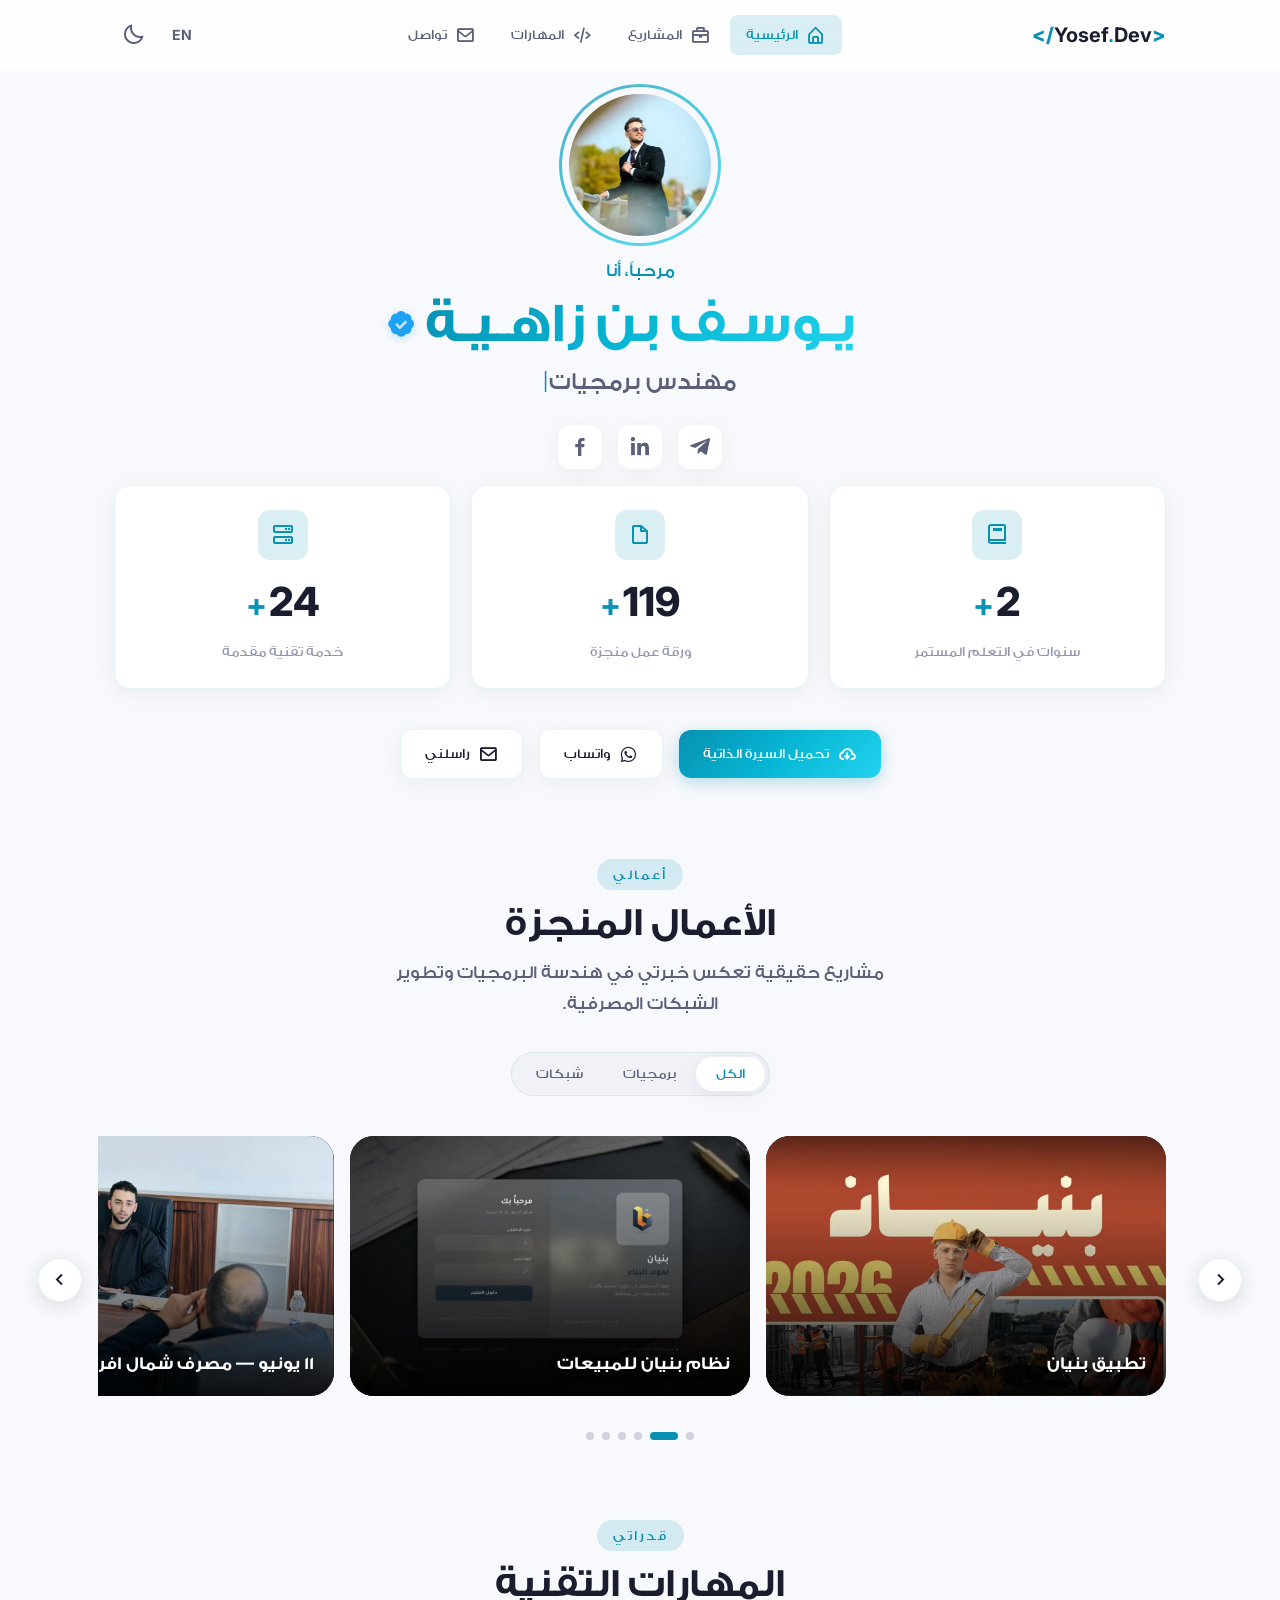
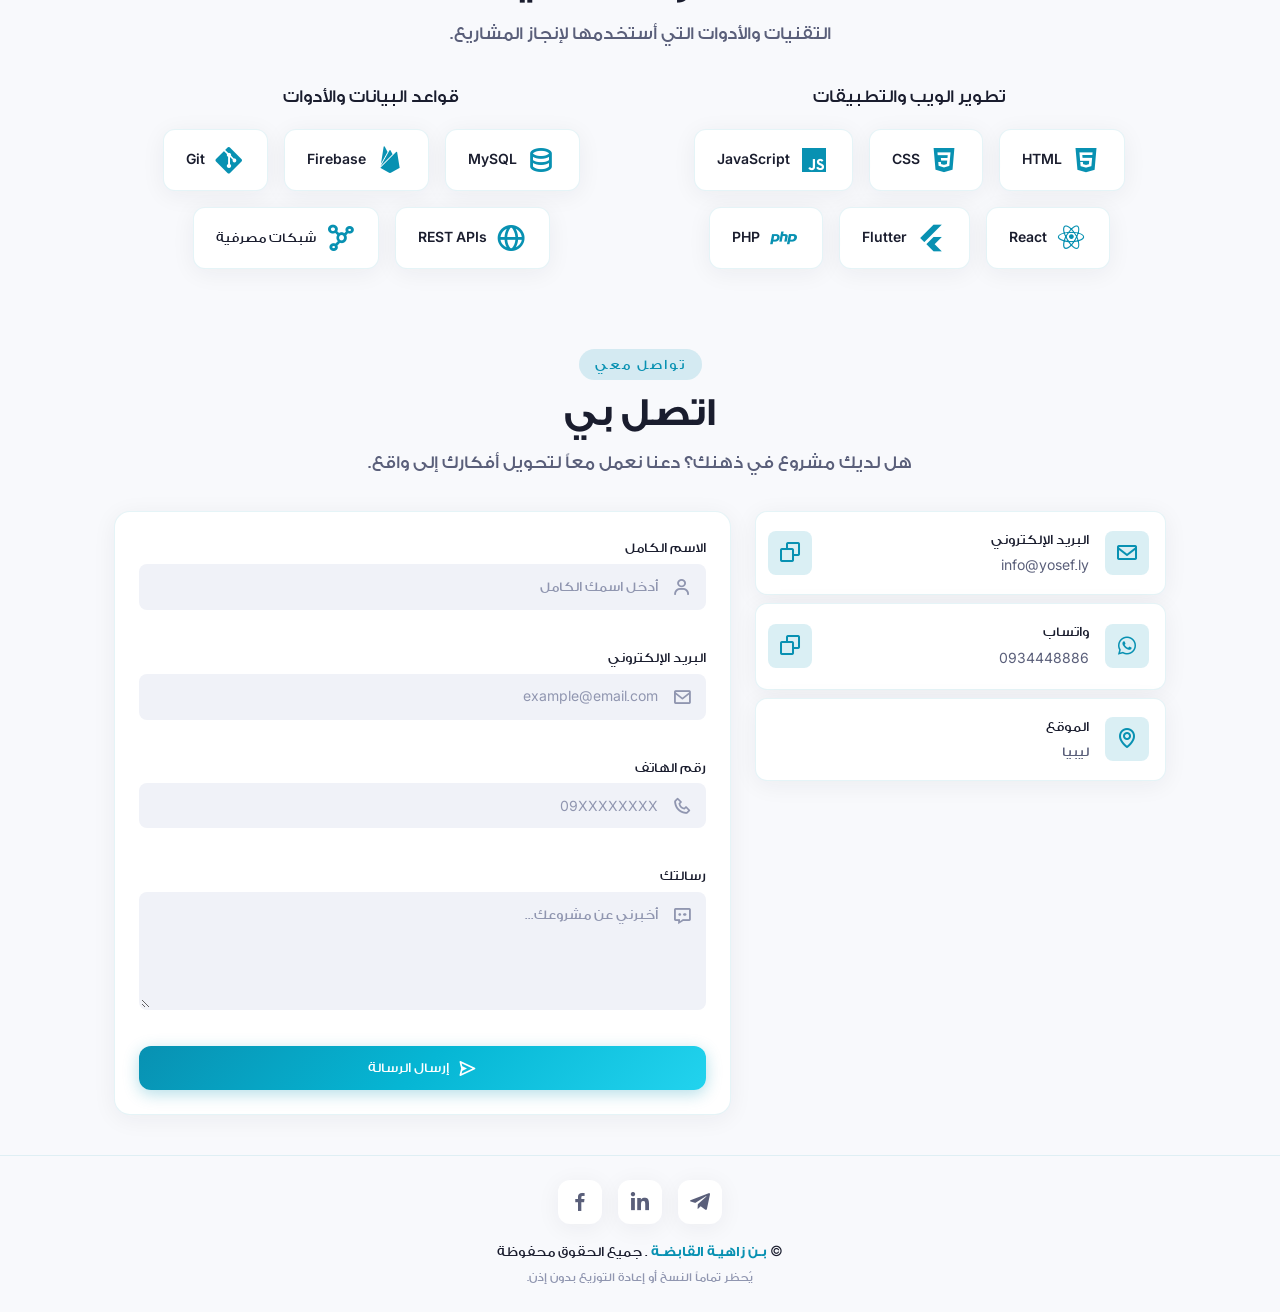
==== index.html @ bc792c6d "feat: replace project grid with a responsive horizontal carousel featuring navigation controls and p" ====
<!doctype html>
<html lang="ar" dir="rtl" data-theme="light">
  <head>
    <meta charset="UTF-8" />
    <!-- Google tag (gtag.js) -->
    <script async src="https://www.googletagmanager.com/gtag/js?id=G-VW0NB255E8"></script>
    <script>
      window.dataLayer = window.dataLayer || [];
      function gtag(){dataLayer.push(arguments);}
      gtag('js', new Date());

      gtag('config', 'G-VW0NB255E8');
    </script>
    <meta name="viewport" content="width=device-width, initial-scale=1.0" />
    <title>يوسف بن زاهية - مهندس برمجيات</title>
    <meta
      name="description"
      content="يوسف بن زاهية - مهندس برمجيات ومطور شبكات مصرفية."
    />

    <!-- Open Graph / Facebook -->
    <meta property="og:type" content="website" />
    <meta property="og:url" content="https://yosef.ly/" />
    <meta property="og:title" content="يوسف بن زاهية - مهندس برمجيات" />
    <meta property="og:description" content="مهندس برمجيات ومطور تطبيقات ومواقع إلكترونية ومهندس شبكات مصرفية." />
    <meta property="og:image" content="https://yosef.ly/assets/og-image.jpg" />

    <!-- Twitter Card -->
    <meta name="twitter:card" content="summary_large_image" />
    <meta name="twitter:title" content="يوسف بن زاهية - مهندس برمجيات" />
    <meta name="twitter:description" content="مهندس برمجيات ومطور تطبيقات ومواقع إلكترونية ومهندس شبكات مصرفية." />
    <meta name="twitter:image" content="https://yosef.ly/assets/og-image.jpg" />

    <!-- Canonical URL -->
    <link rel="canonical" href="https://yosef.ly/" />

    <!-- Keywords -->
    <meta
      name="keywords"
      content="يوسف بن زاهية, مهندس برمجيات, مطور تطبيقات, مطور مواقع, شبكات مصرفية, Flutter, React, Laravel, ليبيا, Yosef Zahia, Software Engineer, Application Developer, Banking Network"
    />

    <!-- Structured Data (JSON-LD) -->
    <script type="application/ld+json">
      {
        "@context": "https://schema.org",
        "@type": "Person",
        "name": "يوسف بن زاهية",
        "alternateName": "Yosef Zahia",
        "url": "https://yosef.ly",
        "jobTitle": "مهندس برمجيات",
        "description": "مهندس برمجيات ومطور تطبيقات ومواقع إلكترونية ومهندس شبكات مصرفية",
        "address": {
          "@type": "PostalAddress",
          "addressCountry": "LY"
        },
        "email": "info@yosef.ly",
        "sameAs": [
          "https://www.linkedin.com/in/yosefzahia",
          "https://facebook.com/k69ly",
          "https://t.me/k69ly"
        ],
        "knowsAbout": [
          "Software Engineering",
          "Flutter",
          "React",
          "Laravel",
          "Banking Networks",
          "Application Development"
        ]
      }
    </script>

    <!-- Favicon & Apple Touch Icon -->
    <link rel="icon" type="image/png" sizes="32x32" href="assets/favicon-32.png" />
    <link rel="apple-touch-icon" sizes="180x180" href="assets/apple-touch-icon.png" />
    <meta name="theme-color" content="#0891b2" />

    <!-- Preload hero image for faster display -->
    <link rel="preload" as="image" href="assets/images/profile.webp" />

    <link rel="preconnect" href="https://fonts.googleapis.com" />
    <link rel="preconnect" href="https://fonts.gstatic.com" crossorigin />
    <link
      href="https://fonts.googleapis.com/css2?family=Inter:wght@300;400;500;600;700;800&display=swap"
      rel="stylesheet"
    />
    <link
      href="https://unpkg.com/boxicons@2.1.4/css/boxicons.min.css"
      rel="stylesheet"
    />
    <link rel="stylesheet" href="style.css" />
  </head>
  <body>
    <!-- NAVBAR -->
    <header class="navbar" id="navbar">
      <div class="navbar__container container">
        <a href="#home" class="navbar__logo" dir="ltr">
          <span class="logo-bracket">&lt;/</span>Yosef<span class="logo-dot"
            >.</span
          >Dev<span class="logo-bracket">&gt;</span>
        </a>
        <nav class="navbar__menu" id="navMenu">
          <ul class="navbar__list">
            <li>
              <a
                href="#home"
                class="navbar__link active-link"
                data-section="home"
                ><i class="bx bx-home-alt"></i><span>الرئيسية</span></a
              >
            </li>
            <li>
              <a href="#projects" class="navbar__link" data-section="projects"
                ><i class="bx bx-briefcase"></i><span>المشاريع</span></a
              >
            </li>
            <li>
              <a href="#skills" class="navbar__link" data-section="skills"
                ><i class="bx bx-code-alt"></i><span>المهارات</span></a
              >
            </li>
            <li>
              <a href="#contact" class="navbar__link" data-section="contact"
                ><i class="bx bx-envelope"></i><span>تواصل</span></a
              >
            </li>
          </ul>
        </nav>
        <div class="navbar__actions">
          <a href="/en/" class="lang-toggle" aria-label="Switch to English">EN</a>
          <button
            class="theme-toggle"
            id="themeToggle"
            aria-label="تبديل الوضع"
          >
            <i class="bx bx-moon" id="themeIcon"></i>
          </button>
          <button class="navbar__toggle" id="navToggle" aria-label="القائمة">
            <i class="bx bx-menu"></i>
          </button>
        </div>
      </div>
    </header>

    <main>
      <!-- HERO -->
      <section class="hero section" id="home">
        <div class="hero__container container">
          <div class="hero__content">
            <div class="hero__image-wrapper reveal">
              <div class="hero__image-ring"></div>
                <img
                  src="assets/images/profile.webp"
                  alt="صورة يوسف بن زاهية"
                  class="hero__image"
                  loading="lazy"
                  decoding="async"
                  width="266"
                  height="400"
                />
            </div>
            <div class="hero__text reveal reveal-delay-1">
              <span class="hero__greeting">مرحباً، أنا</span>
              <h1 class="hero__name">يـوسـف بن زاهـيـة<i class="bx bxs-badge-check verified-badge"></i></h1>
              <p class="hero__title">
                <span class="hero__title-wrapper"
                  ><span class="hero__title-text" id="typingText"></span
                  ><span class="hero__cursor">|</span></span
                >
              </p>
            </div>
            <div class="hero__socials reveal reveal-delay-2">
              <a
                href="https://t.me/k69ly"
                target="_blank"
                rel="noopener noreferrer"
                class="social-link"
                aria-label="Telegram"
                ><i class="bx bxl-telegram"></i
              ></a>
              <a
                href="https://www.linkedin.com/in/yosefzahia"
                target="_blank"
                rel="noopener noreferrer"
                class="social-link"
                aria-label="LinkedIn"
                ><i class="bx bxl-linkedin"></i
              ></a>
              <a
                href="https://facebook.com/k69ly"
                target="_blank"
                rel="noopener noreferrer"
                class="social-link"
                aria-label="Facebook"
                ><i class="bx bxl-facebook"></i
              ></a>
            </div>
          </div>
        </div>
      </section>

      <!-- STATS -->
      <section class="stats section" id="stats">
        <div class="stats__container container">
          <div class="stats__card reveal">
            <div class="stats__icon"><i class="bx bx-book"></i></div>
            <div class="stats__value">
              <span class="stats__plus">+</span>
              <h3 class="stats__number" data-target="3">0</h3>
            </div>
            <p class="stats__label">سنوات في التعلم المستمر</p>
          </div>
          <div class="stats__card reveal reveal-delay-1">
            <div class="stats__icon"><i class="bx bx-file-blank"></i></div>
            <div class="stats__value">
              <span class="stats__plus">+</span>
              <h3 class="stats__number" data-target="120">0</h3>
            </div>
            <p class="stats__label">ورقة عمل منجزة</p>
          </div>
          <div class="stats__card reveal reveal-delay-2">
            <div class="stats__icon"><i class="bx bx-server"></i></div>
            <div class="stats__value">
              <span class="stats__plus">+</span>
              <h3 class="stats__number" data-target="25">0</h3>
            </div>
            <p class="stats__label">خدمة تقنية مقدمة</p>
          </div>
        </div>
      </section>

      <!-- ACTIONS -->
      <section class="actions section">
        <div class="actions__container container reveal">
          <a href="assets/cv.pdf" download class="btn btn--primary"
            ><i class="bx bx-cloud-download"></i>تحميل السيرة الذاتية</a
          >
          <a
            href="https://wa.me/218934448886"
            target="_blank"
            rel="noopener noreferrer"
            class="btn btn--secondary btn--whatsapp"
            ><i class="bx bxl-whatsapp"></i>واتساب</a
          >
          <a href="mailto:info@yosef.ly" class="btn btn--secondary btn--email"
            ><i class="bx bx-envelope"></i>راسلني</a
          >
        </div>
      </section>

      <!-- PROJECTS -->
      <section class="projects section" id="projects">
        <div class="projects__container container">
          <div class="section__header reveal">
            <span class="section__subtitle">أعمالي</span>
            <h2 class="section__title">الأعمال المنجزة</h2>
            <p class="section__description">
              مشاريع حقيقية تعكس خبرتي في هندسة البرمجيات وتطوير الشبكات
              المصرفية.
            </p>
          </div>
          <div class="projects__tabs reveal">
            <button
              type="button"
              class="projects__tab active"
              data-filter="all"
            >
              الكل
            </button>
            <button type="button" class="projects__tab" data-filter="software">
              برمجيات
            </button>
            <button type="button" class="projects__tab" data-filter="networks">
              شبكات
            </button>
          </div>
          <div class="projects__carousel-wrapper">
            <button class="projects__nav projects__nav--prev" aria-label="السابق"><i class="bx bx-chevron-left"></i></button>
            <button class="projects__nav projects__nav--next" aria-label="التالي"><i class="bx bx-chevron-right"></i></button>
            <div class="projects__grid">
              <article class="project-card reveal" data-category="software">
                <div class="project-card__image-wrapper">
                  <img src="assets/images/project1.webp" alt="تطبيق بنيان" class="project-card__image" loading="lazy" decoding="async" width="800" height="450" />
                </div>
                <a href="https://www.facebook.com/share/p/1GSQVXE1nA/?mibextid=wwXIfr" target="_blank" class="project-card__btn"><i class="bx bx-link-external"></i>عرض المشروع</a>
                <div class="project-card__overlay">
                  <div class="project-card__content">
                    <h3 class="project-card__title">تطبيق بنيان</h3>
                    <p class="project-card__description">تطبيق متخصص في البناء لطلب المواد والحرفيين مع نظام تتبع متطور.</p>
                  </div>
                </div>
              </article>
              <article class="project-card reveal" data-category="software">
                <div class="project-card__image-wrapper">
                  <img src="assets/images/project2.webp" alt="نظام بنيان" class="project-card__image" loading="lazy" decoding="async" width="800" height="445" />
                </div>
                <a href="https://www.facebook.com/share/p/1GSQVXE1nA/?mibextid=wwXIfr" target="_blank" class="project-card__btn"><i class="bx bx-link-external"></i>عرض المشروع</a>
                <div class="project-card__overlay">
                  <div class="project-card__content">
                    <h3 class="project-card__title">نظام بنيان للمبيعات</h3>
                    <p class="project-card__description">نظام متكامل لإدارة المبيعات والمحاسبة والمخازن مع تقارير شاملة.</p>
                  </div>
                </div>
              </article>
              <article class="project-card reveal" data-category="networks">
                <div class="project-card__image-wrapper">
                  <img src="assets/images/project3.webp" alt="11 يونيو" class="project-card__image" loading="lazy" decoding="async" width="800" height="606" />
                </div>
                <a href="https://www.facebook.com/share/p/17sn5KF463/?mibextid=wwXIfr" target="_blank" class="project-card__btn"><i class="bx bx-link-external"></i>عرض المشروع</a>
                <div class="project-card__overlay">
                  <div class="project-card__content">
                    <h3 class="project-card__title">11 يونيو — مصرف شمال افريقيا</h3>
                    <p class="project-card__description">تأسيس شبكة الفرع وتجهيز البنية التحتية بالكامل مع الدعم التقني.</p>
                  </div>
                </div>
              </article>
              <article class="project-card reveal" data-category="networks">
                <div class="project-card__image-wrapper">
                  <img src="assets/images/project4.webp" alt="زوارة" class="project-card__image" loading="lazy" decoding="async" width="800" height="800" />
                </div>
                <a href="https://www.facebook.com/share/p/1C7NFWV4y6/?mibextid=wwXIfr" target="_blank" class="project-card__btn"><i class="bx bx-link-external"></i>عرض المشروع</a>
                <div class="project-card__overlay">
                  <div class="project-card__content">
                    <h3 class="project-card__title">زوارة — مصرف شمال افريقيا</h3>
                    <p class="project-card__description">تأسيس شبكة الفرع وتهيئة البنية التحتية للبدء في العمل بكفاءة.</p>
                  </div>
                </div>
              </article>
              <article class="project-card reveal" data-category="networks">
                <div class="project-card__image-wrapper">
                  <img src="assets/images/project5.webp" alt="الإدارة العامة" class="project-card__image" loading="lazy" decoding="async" width="800" height="800" />
                </div>
                <a href="https://www.facebook.com/share/p/1CoShVhmXP/?mibextid=wwXIfr" target="_blank" class="project-card__btn"><i class="bx bx-link-external"></i>عرض المشروع</a>
                <div class="project-card__overlay">
                  <div class="project-card__content">
                    <h3 class="project-card__title">الإدارة العامة — مصرف شمال افريقيا</h3>
                    <p class="project-card__description">الدعم التقني والزيارات الميدانية بالتعاون مع شركة البنية التحتية.</p>
                  </div>
                </div>
              </article>
            <article class="project-card project-card--tall reveal reveal-delay-1" data-category="networks">
              <div class="project-card__image-wrapper">
                <img src="assets/images/project6.webp" alt="الخدمات الإلكترونية" class="project-card__image" loading="lazy" decoding="async" width="640" height="800" />
              </div>
              <a href="https://www.facebook.com/share/p/18ChydzkEQ/?mibextid=wwXIfr" target="_blank" class="project-card__btn"><i class="bx bx-link-external"></i>عرض المشروع</a>
              <div class="project-card__overlay">
                <div class="project-card__content">
                  <h3 class="project-card__title">الخدمات الإلكترونية — مصرف شمال افريقيا</h3>

                  <p class="project-card__description">تجهيز قسم الخدمات الإلكترونية بالكامل من بنية تحتية واتصالات وتجهيز تقني وفني للبدء في العمل.</p>
                </div>
              </div>
            </article>
            </div>
            <div class="projects__dots"></div>
          </div>
        </div>
      </section>

      <!-- SKILLS -->
      <section class="skills section" id="skills">
        <div class="skills__container container">
          <div class="section__header reveal">
            <span class="section__subtitle">قدراتي</span>
            <h2 class="section__title">المهارات التقنية</h2>
            <p class="section__description">
              التقنيات والأدوات التي أستخدمها لإنجاز المشاريع.
            </p>
          </div>
          <div class="skills__layout reveal">
            <div class="skills__group">
              <h3 class="skills__group-title">تطوير الويب والتطبيقات</h3>
              <div class="skills__badges">
                <div class="skill-badge">
                  <i class="bx bxl-html5"></i><span>HTML</span>
                </div>
                <div class="skill-badge">
                  <i class="bx bxl-css3"></i><span>CSS</span>
                </div>
                <div class="skill-badge">
                  <i class="bx bxl-javascript"></i><span>JavaScript</span>
                </div>
                <div class="skill-badge">
                  <i class="bx bxl-react"></i><span>React</span>
                </div>
                <div class="skill-badge">
                  <i class="bx bxl-flutter"></i><span>Flutter</span>
                </div>
                <div class="skill-badge">
                  <i class="bx bxl-php"></i><span>PHP</span>
                </div>
              </div>
            </div>
            <div class="skills__group">
              <h3 class="skills__group-title">قواعد البيانات والأدوات</h3>
              <div class="skills__badges">
                <div class="skill-badge">
                  <i class="bx bx-data"></i><span>MySQL</span>
                </div>
                <div class="skill-badge">
                  <i class="bx bxl-firebase"></i><span>Firebase</span>
                </div>
                <div class="skill-badge">
                  <i class="bx bxl-git"></i><span>Git</span>
                </div>
                <div class="skill-badge">
                  <i class="bx bx-globe"></i><span>REST APIs</span>
                </div>
                <div class="skill-badge">
                  <i class="bx bx-network-chart"></i><span>شبكات مصرفية</span>
                </div>
              </div>
            </div>
          </div>
        </div>
      </section>

      <!-- CONTACT -->
      <section class="contact section" id="contact">
        <div class="contact__container container">
          <div class="section__header reveal">
            <span class="section__subtitle">تواصل معي</span>
            <h2 class="section__title">اتصل بي</h2>
            <p class="section__description">
              هل لديك مشروع في ذهنك؟ دعنا نعمل معاً لتحويل أفكارك إلى واقع.
            </p>
          </div>
          <div class="contact__content">
            <div class="contact__info reveal">
              <div class="contact__info-card">
                <i class="bx bx-envelope"></i>
                <div>
                  <h4>البريد الإلكتروني</h4>
                  <p>info@yosef.ly</p>
                </div>
                <button class="copy-btn" data-copy="info@yosef.ly" aria-label="نسخ البريد">
                  <i class="bx bx-copy"></i>
                </button>
              </div>
              <div class="contact__info-card">
                <i class="bx bxl-whatsapp"></i>
                <div>
                  <h4>واتساب</h4>
                  <p class="num-font">0934448886</p>
                </div>
                <button class="copy-btn" data-copy="0934448886" aria-label="نسخ رقم الواتساب">
                  <i class="bx bx-copy"></i>
                </button>
              </div>
              <div class="contact__info-card">
                <i class="bx bx-map"></i>
                <div>
                  <h4>الموقع</h4>
                  <p>ليبيا</p>
                </div>
              </div>
            </div>
            <form
              class="contact__form reveal reveal-delay-1"
              id="contactForm"
              novalidate
            >
              <div class="form-group">
                <label for="contactName" class="form-label">الاسم الكامل</label>
                <div class="form-input-wrapper">
                  <i class="bx bx-user"></i
                  ><input
                    type="text"
                    id="contactName"
                    name="name"
                    class="form-input"
                    placeholder="أدخل اسمك الكامل"
                    required
                  />
                </div>
                <span class="form-error" id="nameError"></span>
              </div>
              <div class="form-group">
                <label for="contactEmail" class="form-label"
                  >البريد الإلكتروني</label
                >
                <div class="form-input-wrapper">
                  <i class="bx bx-envelope"></i
                  ><input
                    type="email"
                    id="contactEmail"
                    name="email"
                    class="form-input"
                    placeholder="example@email.com"
                    required
                  />
                </div>
                <span class="form-error" id="emailError"></span>
              </div>
              <div class="form-group">
                <label for="contactPhone" class="form-label">رقم الهاتف</label>
                <div class="form-input-wrapper">
                  <i class="bx bx-phone"></i
                  ><input
                    type="tel"
                    id="contactPhone"
                    name="phone"
                    class="form-input num-font"
                    placeholder="09XXXXXXXX"
                    dir="ltr"
                  />
                </div>
                <span class="form-error" id="phoneError"></span>
              </div>
              <div class="form-group">
                <label for="contactMessage" class="form-label">رسالتك</label>
                <div class="form-input-wrapper form-input-wrapper--textarea">
                  <i class="bx bx-message-dots"></i
                  ><textarea
                    id="contactMessage"
                    name="message"
                    class="form-input form-textarea"
                    placeholder="أخبرني عن مشروعك..."
                    rows="5"
                    required
                  ></textarea>
                </div>
                <span class="form-error" id="messageError"></span>
              </div>
              <button
                type="submit"
                class="btn btn--primary btn--full"
                id="submitBtn"
              >
                <i class="bx bx-send" id="sendIcon"></i><i class="bx bx-loader-alt bx-spin" id="spinnerIcon" style="display:none"></i><span>إرسال الرسالة</span>
              </button>
              <div class="form-success" id="formSuccess">
                <i class="bx bx-check-circle"></i
                ><span>تم إرسال الرسالة بنجاح!</span>
              </div>
              <div class="form-error-global" id="formError">
                <i class="bx bx-error-circle"></i
                ><span
                  >حدث خطأ أثناء الإرسال. حاول مرة أخرى أو راسلني مباشرة.</span
                >
              </div>
            </form>
          </div>
        </div>
      </section>
    </main>

    <!-- FOOTER -->
    <footer class="footer">
      <div class="footer__container container">
        <div class="footer__socials">
          <a
            href="https://t.me/k69ly"
            target="_blank"
            rel="noopener noreferrer"
            class="social-link"
            aria-label="Telegram"
            ><i class="bx bxl-telegram"></i
          ></a>
          <a
            href="https://www.linkedin.com/in/yosefzahia"
            target="_blank"
            rel="noopener noreferrer"
            class="social-link"
            aria-label="LinkedIn"
            ><i class="bx bxl-linkedin"></i
          ></a>
          <a
            href="https://facebook.com/k69ly"
            target="_blank"
            rel="noopener noreferrer"
            class="social-link"
            aria-label="Facebook"
            ><i class="bx bxl-facebook"></i
          ></a>
        </div>
        <div class="footer__copy">
          <p class="footer__copyright">
            &copy; <span class="footer__brand">بـن زاهيـة القابضـة</span> . جميع الحقوق محفوظة
          </p>
          <p class="footer__legal">يُحظر تماماً النسخ أو إعادة التوزيع بدون إذن.</p>
        </div>
      </div>
    </footer>

    <button class="scroll-top" id="scrollTop" aria-label="العودة للأعلى">
      <i class="bx bx-up-arrow-alt"></i>
    </button>
    <script src="script.js"></script>
  </body>
</html>
---- style.css ----
/* ============================================
   PORTFOLIO — DESIGN SYSTEM & STYLES (Arabic RTL)
   ============================================ */

/* ---------- GE SS Two Font (Arabic - all characters) ---------- */
@font-face {
  font-family: 'GE SS Two';
  src: local('GE SS Two Medium'), local('GESSTwoMedium-Medium'),
       url('assets/fonts/GE SS Two Medium.ttf') format('truetype');
  font-weight: 100 600;
  font-display: swap;
}

@font-face {
  font-family: 'GE SS Two';
  src: local('GE SS Two Bold'), local('GESSTwoBold-Bold'),
       url('assets/fonts/GE SS Two Bold.otf') format('opentype');
  font-weight: 700 900;
  font-display: swap;
}

/* ---------- CSS Custom Properties ---------- */
:root {
  --clr-bg-primary: #f8f9fc;
  --clr-bg-secondary: #ffffff;
  --clr-bg-tertiary: #f0f2f8;
  --clr-text-primary: #1a1d2e;
  --clr-text-secondary: #5a5f7a;
  --clr-text-muted: #9096b0;
  --clr-accent: #0891b2;
  --clr-accent-light: #06b6d4;
  --clr-accent-gradient: linear-gradient(135deg, #0891b2 0%, #06b6d4 50%, #22d3ee 100%);
  --clr-accent-glow: rgba(8, 145, 178, 0.15);
  --clr-border: rgba(8, 145, 178, 0.1);
  --clr-card-bg: #ffffff;
  --clr-card-shadow: 0 4px 24px rgba(26, 29, 46, 0.06);
  --clr-card-shadow-hover: 0 12px 40px rgba(26, 29, 46, 0.12);
  --clr-overlay: rgba(26, 29, 46, 0.7);
  --clr-success: #22c55e;
  --clr-error: #ef4444;
  --clr-navbar-bg: rgba(255, 255, 255, 0.82);
  --clr-navbar-blur: 16px;

  --ff-body: 'GE SS Two', 'Inter', -apple-system, sans-serif;
  --ff-num: 'Inter', -apple-system, sans-serif;
  --fs-xs: 0.75rem;
  --fs-sm: 0.875rem;
  --fs-base: 1rem;
  --fs-md: 1.125rem;
  --fs-lg: 1.25rem;
  --fs-xl: 1.5rem;
  --fs-2xl: 2rem;
  --fs-3xl: 2.5rem;
  --fs-4xl: 3.5rem;
  --fw-light: 300;
  --fw-regular: 400;
  --fw-medium: 500;
  --fw-semibold: 600;
  --fw-bold: 700;
  --fw-extrabold: 800;

  --space-xs: 0.25rem;
  --space-sm: 0.5rem;
  --space-md: 1rem;
  --space-lg: 1.25rem;
  --space-xl: 1.5rem;
  --space-2xl: 2rem;
  --space-3xl: 2.5rem;
  --space-4xl: 3.5rem;

  --radius-sm: 8px;
  --radius-md: 12px;
  --radius-lg: 16px;
  --radius-xl: 24px;
  --radius-full: 9999px;

  --transition-fast: 0.2s cubic-bezier(0.4, 0, 0.2, 1);
  --transition-base: 0.3s cubic-bezier(0.4, 0, 0.2, 1);
  --transition-slow: 0.5s cubic-bezier(0.4, 0, 0.2, 1);
  --transition-bounce: 0.4s cubic-bezier(0.34, 1.56, 0.64, 1);

  --z-navbar: 100;
  --z-overlay: 90;
  --z-scroll-top: 80;
  --navbar-height: 70px;
}

/* ---------- Dark Mode ---------- */
[data-theme="dark"] {
  --clr-bg-primary: #0f1121;
  --clr-bg-secondary: #181a2e;
  --clr-bg-tertiary: #1e2139;
  --clr-text-primary: #e8eaf0;
  --clr-text-secondary: #9ca0b8;
  --clr-text-muted: #6b7094;
  --clr-accent: #22d3ee;
  --clr-accent-light: #67e8f9;
  --clr-accent-gradient: linear-gradient(135deg, #06b6d4 0%, #22d3ee 50%, #67e8f9 100%);
  --clr-accent-glow: rgba(34, 211, 238, 0.2);
  --clr-border: rgba(34, 211, 238, 0.12);
  --clr-card-bg: #181a2e;
  --clr-card-shadow: 0 4px 24px rgba(0, 0, 0, 0.25);
  --clr-card-shadow-hover: 0 12px 40px rgba(0, 0, 0, 0.4);
  --clr-overlay: rgba(15, 17, 33, 0.85);
  --clr-navbar-bg: rgba(15, 17, 33, 0.85);
}

/* ---------- Reset & Base ---------- */
*, *::before, *::after { margin: 0; padding: 0; box-sizing: border-box; }
html { scroll-behavior: smooth; scroll-padding-top: var(--navbar-height); }

body {
  font-family: var(--ff-body);
  font-size: var(--fs-base);
  line-height: 1.7;
  color: var(--clr-text-primary);
  background-color: var(--clr-bg-primary);
  transition: background-color var(--transition-base), color var(--transition-base);
  overflow-x: hidden;
  -webkit-font-smoothing: antialiased;
}

a { text-decoration: none; color: inherit; }
ul { list-style: none; }
img { max-width: 100%; height: auto; display: block; }
button { cursor: pointer; border: none; outline: none; background: none; font-family: inherit; }
input, textarea { font-family: inherit; font-size: inherit; outline: none; border: none; }

/* Number font utility */
.num-font { font-family: var(--ff-num); direction: ltr; display: inline-block; }

/* ---------- Utility ---------- */
.container { max-width: 1100px; margin: 0 auto; padding: 0 var(--space-xl); }
.section { padding: var(--space-3xl) 0; }
.section__header { text-align: center; margin-bottom: var(--space-2xl); }

.section__subtitle {
  display: inline-block; font-size: var(--fs-sm); font-weight: var(--fw-semibold);
  color: var(--clr-accent); letter-spacing: 2px; margin-bottom: var(--space-sm);
  background: var(--clr-accent-glow); padding: var(--space-xs) var(--space-md);
  border-radius: var(--radius-full);
}

.section__title { font-size: var(--fs-3xl); font-weight: var(--fw-bold); color: var(--clr-text-primary); margin-bottom: var(--space-sm); line-height: 1.3; }
.section__description { font-size: var(--fs-md); color: var(--clr-text-secondary); max-width: 560px; margin: 0 auto; }

/* ---------- Scroll Reveal ---------- */
.reveal { opacity: 0; transform: translateY(30px); transition: opacity 0.7s cubic-bezier(0.4, 0, 0.2, 1), transform 0.7s cubic-bezier(0.4, 0, 0.2, 1); }
.reveal.active { opacity: 1; transform: translateY(0); }
.reveal-delay-1 { transition-delay: 0.15s; }
.reveal-delay-2 { transition-delay: 0.3s; }

/* ============================================
   NAVBAR
   ============================================ */
.navbar {
  position: fixed; top: 0; left: 0; width: 100%; height: var(--navbar-height);
  background: var(--clr-navbar-bg); backdrop-filter: blur(var(--clr-navbar-blur));
  -webkit-backdrop-filter: blur(var(--clr-navbar-blur));
  z-index: var(--z-navbar); transition: background var(--transition-base), box-shadow var(--transition-base);
}
.navbar.scrolled { box-shadow: 0 2px 20px rgba(0, 0, 0, 0.08); }
.navbar__container { display: flex; align-items: center; justify-content: space-between; height: 100%; }

.navbar__logo { font-size: var(--fs-lg); font-weight: var(--fw-bold); color: var(--clr-text-primary); font-family: var(--ff-num); }
.logo-bracket { color: var(--clr-accent); font-weight: var(--fw-extrabold); }
.logo-dot { color: var(--clr-accent); }

.navbar__list { display: flex; align-items: center; gap: var(--space-xs); }
.navbar__link {
  display: flex; align-items: center; gap: var(--space-sm);
  padding: var(--space-sm) var(--space-md); font-size: var(--fs-sm); font-weight: var(--fw-medium);
  color: var(--clr-text-secondary); border-radius: var(--radius-sm);
  transition: color var(--transition-fast), background var(--transition-fast);
}
.navbar__link i { font-size: var(--fs-lg); }
.navbar__link:hover, .navbar__link.active-link { color: var(--clr-accent); background: var(--clr-accent-glow); }

.navbar__actions { display: flex; align-items: center; gap: var(--space-sm); }
.theme-toggle {
  display: flex; align-items: center; justify-content: center;
  width: 40px; height: 40px; border-radius: var(--radius-sm);
  color: var(--clr-text-secondary); font-size: var(--fs-xl);
  transition: color var(--transition-fast), background var(--transition-fast);
}
.theme-toggle:hover { color: var(--clr-accent); background: var(--clr-accent-glow); }

.lang-toggle {
  display: flex; align-items: center; justify-content: center;
  width: 40px; height: 40px; border-radius: var(--radius-sm);
  color: var(--clr-text-secondary); font-size: var(--fs-sm); font-weight: var(--fw-bold);
  font-family: var(--ff-num); cursor: pointer;
  transition: color var(--transition-fast), background var(--transition-fast);
}
.lang-toggle:hover { color: var(--clr-accent); background: var(--clr-accent-glow); }

.navbar__toggle {
  display: none; align-items: center; justify-content: center;
  width: 40px; height: 40px; border-radius: var(--radius-sm);
  color: var(--clr-text-primary); font-size: var(--fs-xl);
  transition: color var(--transition-fast), background var(--transition-fast);
}
.navbar__toggle:hover { background: var(--clr-accent-glow); }

/* ============================================
   HERO
   ============================================ */
.hero {
  display: flex; align-items: center;
  padding-top: calc(var(--navbar-height) + var(--space-lg));
  padding-bottom: var(--space-md);
}
.hero__container { width: 100%; }
.hero__content { display: flex; flex-direction: column; align-items: center; text-align: center; gap: var(--space-md); }

.hero__image-wrapper { position: relative; width: 150px; height: 150px; }
.hero__image-ring {
  position: absolute; inset: -6px; border-radius: 50%;
  background: var(--clr-accent-gradient); animation: ring-spin 8s linear infinite; opacity: 0.7;
}
@keyframes ring-spin { 0% { transform: rotate(0deg); } 100% { transform: rotate(360deg); } }
.hero__image-ring::before { content: ''; position: absolute; inset: 3px; border-radius: 50%; background: var(--clr-bg-primary); }

.hero__image {
  position: relative; width: 150px; height: 150px;
  border-radius: 50%; object-fit: cover; z-index: 1;
  border: 4px solid var(--clr-bg-primary);
}

.hero__greeting { font-size: var(--fs-md); font-weight: var(--fw-medium); color: var(--clr-accent); display: block; margin-bottom: var(--space-xs); }

.hero__name {
  font-size: var(--fs-4xl); font-weight: var(--fw-extrabold); line-height: 1.2;
  background: var(--clr-accent-gradient);
  -webkit-background-clip: text; -webkit-text-fill-color: transparent; background-clip: text;
  margin-bottom: var(--space-xs);
  display: inline-block;
  position: relative;
}

.verified-badge {
  position: absolute;
  inset-inline-start: 100%;
  top: 50%;
  transform: translateY(-50%);
  margin-inline-start: 0.5rem;
  font-size: 0.55em;
  color: #1da1f2;
  -webkit-text-fill-color: #1da1f2; 
  filter: drop-shadow(0 2px 4px rgba(29, 161, 242, 0.3));
  white-space: nowrap;
}

.hero__title { font-size: var(--fs-xl); color: var(--clr-text-secondary); margin-bottom: var(--space-xs); min-height: 1.8em; perspective: 1000px; }
.hero__title-wrapper { display: inline-flex; align-items: center; transform-style: preserve-3d; }
.hero__cursor { color: var(--clr-accent); font-weight: var(--fw-light); animation: blink 0.8s step-end infinite; margin-inline-start: 2px; }
.hero__title-text::before { content: '\200b'; } /* zero-width space to maintain line height when empty */
.hero__title-text { display: inline-block; transition: transform 0.6s cubic-bezier(0.68, -0.55, 0.27, 1.55), opacity 0.5s ease; }
.hero__title-text.flip-out { transform: translateY(-30px) rotateX(-90deg); opacity: 0; }
.hero__title-text.flip-in { transform: translateY(30px) rotateX(90deg); opacity: 0; transition: none; }
.hero__cursor.hide { display: none; }
@keyframes blink { 0%, 100% { opacity: 1; } 50% { opacity: 0; } }

.hero__description { font-size: var(--fs-base); color: var(--clr-text-secondary); max-width: 520px; margin: 0 auto; line-height: 1.8; }
.hero__socials { display: flex; gap: var(--space-md); }

.social-link {
  display: flex; align-items: center; justify-content: center;
  width: 44px; height: 44px; border-radius: var(--radius-md);
  background: var(--clr-card-bg); color: var(--clr-text-secondary);
  font-size: var(--fs-xl); box-shadow: var(--clr-card-shadow);
  transition: transform var(--transition-bounce), color var(--transition-fast), background var(--transition-fast), box-shadow var(--transition-fast);
}
.social-link:hover { transform: translateY(-4px) scale(1.05); color: #fff; background: var(--clr-accent); box-shadow: 0 8px 25px rgba(8, 145, 178, 0.35); }

/* ============================================
   STATS
   ============================================ */
.stats { padding-top: 0; }
.stats__container { display: grid; grid-template-columns: repeat(3, 1fr); gap: var(--space-lg); }

.stats__card {
  position: relative; display: flex; flex-direction: column; align-items: center; text-align: center;
  padding: var(--space-xl) var(--space-lg);
  background: var(--clr-card-bg); border-radius: var(--radius-lg);
  box-shadow: var(--clr-card-shadow); border: 1px solid var(--clr-border);
  transition: transform var(--transition-bounce), box-shadow var(--transition-base); overflow: hidden;
}
.stats__card::before { content: ''; position: absolute; bottom: 0; left: 0; right: 0; height: 3px; background: var(--clr-accent-gradient); opacity: 0; transition: opacity var(--transition-base); }
.stats__card:hover { transform: translateY(-6px); box-shadow: var(--clr-card-shadow-hover), 0 0 20px var(--clr-accent-glow); }
.stats__card:hover::before { opacity: 0; }

.stats__icon {
  display: flex; align-items: center; justify-content: center;
  width: 50px; height: 50px; border-radius: var(--radius-md);
  background: var(--clr-accent-glow); color: var(--clr-accent);
  font-size: var(--fs-xl); margin-bottom: var(--space-sm);
}

.stats__value { display: flex; align-items: baseline; justify-content: center; direction: ltr; gap: 2px; }
.stats__number { font-size: var(--fs-3xl); font-weight: var(--fw-extrabold); color: var(--clr-text-primary); font-family: var(--ff-num); }
.stats__plus { font-size: var(--fs-2xl); font-weight: var(--fw-bold); color: var(--clr-accent); font-family: var(--ff-num); }
.stats__label { font-size: var(--fs-sm); color: var(--clr-text-muted); margin-top: var(--space-xs); }

/* ============================================
   ACTION BUTTONS
   ============================================ */
.actions { padding-top: 0; }
.actions__container { display: flex; justify-content: center; align-items: center; flex-wrap: wrap; gap: var(--space-md); }

.btn {
  display: inline-flex; align-items: center; gap: var(--space-sm);
  padding: 12px 24px; font-size: var(--fs-sm); font-weight: var(--fw-semibold);
  border-radius: var(--radius-md);
  transition: transform var(--transition-bounce), box-shadow var(--transition-base), background var(--transition-fast);
  cursor: pointer;
}
.btn i { font-size: var(--fs-lg); }
.btn--primary { background: var(--clr-accent-gradient); color: #ffffff; box-shadow: 0 4px 16px rgba(8, 145, 178, 0.3); }
.btn--primary:hover { transform: translateY(-3px) scale(1.03); box-shadow: 0 8px 28px rgba(8, 145, 178, 0.4); }
.btn--secondary { background: var(--clr-card-bg); color: var(--clr-text-primary); box-shadow: var(--clr-card-shadow); border: 1px solid var(--clr-border); }
.btn--secondary:hover { transform: translateY(-3px) scale(1.03); box-shadow: var(--clr-card-shadow-hover); }
.btn--whatsapp:hover { background: #25d366; color: #fff; border-color: #25d366; }
.btn--email:hover { background: var(--clr-accent); color: #fff; border-color: var(--clr-accent); }
.btn--full { width: 100%; justify-content: center; }

/* ============================================
   PROJECTS
   ============================================ */
.projects__tabs {
  display: flex; justify-content: center; align-items: center;
  width: fit-content; margin-inline: auto; margin-bottom: var(--space-xl);
  padding: 4px; background: var(--clr-bg-tertiary); border-radius: var(--radius-full);
  border: 1px solid var(--clr-border);
}
.projects__tab {
  padding: 8px 20px; font-size: var(--fs-sm); font-weight: var(--fw-medium);
  color: var(--clr-text-secondary); background: transparent;
  border-radius: var(--radius-full); border: none;
  transition: color var(--transition-fast), background var(--transition-base);
}
.projects__tab:hover { color: var(--clr-text-primary); }
.projects__tab.active {
  background: var(--clr-card-bg); color: var(--clr-accent);
  box-shadow: var(--clr-card-shadow);
}

/* --- Carousel Container --- */
.projects__carousel-wrapper { position: relative; margin: 0 calc(-1 * var(--space-md)); }

.projects__grid {
  display: flex; gap: var(--space-md);
  overflow-x: auto; overflow-y: hidden;
  scroll-snap-type: x mandatory;
  -webkit-overflow-scrolling: touch;
  padding: var(--space-md) var(--space-md);
  scrollbar-width: none;
}
.projects__grid::-webkit-scrollbar { display: none; }
.project-card.hidden { display: none; }

/* --- Navigation Arrows (desktop) --- */
.projects__nav {
  position: absolute; top: 50%; transform: translateY(-50%);
  width: 44px; height: 44px; border-radius: 50%;
  background: var(--clr-card-bg); color: var(--clr-text-primary);
  box-shadow: 0 4px 20px rgba(0,0,0,0.12);
  border: 1px solid var(--clr-border);
  display: flex; align-items: center; justify-content: center;
  font-size: var(--fs-xl); cursor: pointer; z-index: 5;
  transition: transform var(--transition-bounce), box-shadow var(--transition-base), background var(--transition-fast);
}
.projects__nav:hover { transform: translateY(-50%) scale(1.1); box-shadow: 0 6px 28px rgba(0,0,0,0.18); background: var(--clr-accent); color: #fff; }
.projects__nav--prev { left: -60px; }
.projects__nav--next { right: -60px; }

@media screen and (max-width: 850px) {
  .projects__nav { display: none; }
}

/* --- Pagination Dots --- */
.projects__dots {
  display: flex; justify-content: center; align-items: center;
  gap: 8px; margin-top: var(--space-lg);
}
.projects__dot {
  width: 8px; height: 8px; border-radius: 50%;
  background: var(--clr-text-muted); border: none; cursor: pointer;
  transition: all var(--transition-base); opacity: 0.4;
}
.projects__dot.active {
  width: 28px; border-radius: var(--radius-full);
  background: var(--clr-accent); opacity: 1;
}

/* --- Individual Card --- */
.project-card {
  position: relative; flex-shrink: 0;
  width: 400px; max-width: 85vw;
  aspect-ratio: 400 / 260; height: auto;
  border-radius: var(--radius-xl); overflow: hidden;
  background-color: #000000;
  transform: translateZ(0); /* Safari subpixel mask fix */
  scroll-snap-align: center;
  /* box-shadow removed as requested */
  cursor: pointer;
  transition: transform 0.4s ease;
}
.project-card:hover { transform: translateY(-8px); }

/* Image fills entire card naturally in landscape */
.project-card__image-wrapper { position: absolute; inset: 0; }
.project-card__image {
  display: block;
  width: 100%; height: 100%; object-fit: cover; 
  transition: transform 0.6s ease;
}
.project-card:hover .project-card__image { transform: scale(1.05); }

/* Gradient overlay at bottom */
.project-card__overlay {
  position: absolute; inset: 0;
  background: linear-gradient(0deg,
    rgba(0,0,0,0.9) 0%,
    rgba(0,0,0,0.3) 50%,
    transparent 80%);
  display: flex; flex-direction: column; justify-content: flex-end;
  padding: var(--space-md) var(--space-lg);
}

/* Content at bottom of card */
.project-card__content {
  position: relative; z-index: 2;
}

.project-card__title {
  font-size: var(--fs-md); font-weight: var(--fw-bold); color: #ffffff;
  margin-bottom: 4px; line-height: 1.3;
  text-shadow: 0 2px 10px rgba(0,0,0,0.5);
}

/* Description — slides up on hover */
.project-card__description {
  font-size: var(--fs-xs); color: rgba(255,255,255,0.9); line-height: 1.5;
  max-height: 0; overflow: hidden; opacity: 0;
  transition: max-height 0.4s ease, opacity 0.3s ease;
}
.project-card:hover .project-card__description {
  max-height: 100px; opacity: 1; margin-top: 6px;
}

/* CTA button — appears on hover at top-right */
.project-card__btn {
  display: inline-flex; align-items: center; gap: var(--space-sm);
  padding: 6px 14px; border-radius: var(--radius-full);
  background: rgba(255,255,255,0.15); color: #ffffff;
  backdrop-filter: blur(12px); -webkit-backdrop-filter: blur(12px);
  border: 1px solid rgba(255,255,255,0.2);
  font-size: 10px; font-weight: var(--fw-semibold);
  position: absolute; top: var(--space-md); inset-inline-end: var(--space-md);
  opacity: 0; transform: translateY(-5px);
  transition: all 0.3s ease;
  z-index: 3;
}
.project-card:hover .project-card__btn { opacity: 1; transform: translateY(0); }
.project-card__btn:hover { background: rgba(255,255,255,0.3); }

/* ============================================
   SKILLS — Badge Grid
   ============================================ */
.skills__layout {
  display: grid;
  grid-template-columns: repeat(2, minmax(0, 1fr));
  gap: var(--space-xl);
  align-items: flex-start;
}

.skills__group-title {
  font-size: var(--fs-md);
  font-weight: var(--fw-semibold);
  color: var(--clr-text-primary);
  margin-bottom: var(--space-md);
  text-align: center;
}

.skills__badges {
  display: flex;
  flex-wrap: wrap;
  justify-content: center;
  gap: var(--space-md);
}

.skill-badge {
  display: flex; align-items: center; gap: var(--space-sm);
  padding: 14px 22px;
  background: var(--clr-card-bg); border-radius: var(--radius-md);
  box-shadow: var(--clr-card-shadow); border: 1px solid var(--clr-border);
  transition: transform var(--transition-bounce), box-shadow var(--transition-base), border-color var(--transition-fast);
}

.skill-badge:hover {
  transform: translateY(-4px);
  box-shadow: var(--clr-card-shadow-hover);
  border-color: var(--clr-accent);
}

.skill-badge i { font-size: var(--fs-2xl); color: var(--clr-accent); }
.skill-badge span { font-size: var(--fs-sm); font-weight: var(--fw-semibold); color: var(--clr-text-primary); }

/* ============================================
   CONTACT
   ============================================ */
.contact__content { display: grid; grid-template-columns: 1fr 1.5fr; gap: var(--space-xl); align-items: start; }
.contact__info { display: flex; flex-direction: column; gap: var(--space-sm); }

.contact__info-card {
  display: flex; align-items: center; gap: var(--space-md);
  padding: var(--space-md); background: var(--clr-card-bg);
  border-radius: var(--radius-md); box-shadow: var(--clr-card-shadow);
  border: 1px solid var(--clr-border);
  transition: transform var(--transition-bounce), box-shadow var(--transition-base);
}
.contact__info-card:hover { transform: translateY(-3px); box-shadow: var(--clr-card-shadow-hover); }
.contact__info-card i {
  font-size: var(--fs-xl); color: var(--clr-accent);
  width: 44px; height: 44px; display: flex; align-items: center; justify-content: center;
  background: var(--clr-accent-glow); border-radius: var(--radius-sm); flex-shrink: 0;
}
.contact__info-card h4 { font-size: var(--fs-sm); font-weight: var(--fw-semibold); color: var(--clr-text-primary); margin-bottom: 2px; }
.contact__info-card p { font-size: var(--fs-sm); color: var(--clr-text-secondary); }

/* Copy Button */
.copy-btn {
  margin-inline-start: auto; flex-shrink: 0;
  display: flex; align-items: center; justify-content: center;
  width: 36px; height: 36px; border-radius: var(--radius-sm);
  color: var(--clr-text-muted); font-size: var(--fs-lg);
  transition: color var(--transition-fast), background var(--transition-fast), transform var(--transition-bounce);
  position: relative;
}
.copy-btn:hover { color: var(--clr-accent); background: var(--clr-accent-glow); transform: scale(1.1); }
.copy-btn.copied { color: var(--clr-success); }
.copy-btn::after {
  content: attr(data-tooltip);
  position: absolute; bottom: calc(100% + 6px); left: 50%; transform: translateX(-50%) scale(0.8);
  padding: 4px 10px; border-radius: var(--radius-sm);
  background: var(--clr-text-primary); color: var(--clr-bg-primary);
  font-size: var(--fs-xs); font-weight: var(--fw-medium);
  white-space: nowrap; pointer-events: none;
  opacity: 0; transition: opacity var(--transition-fast), transform var(--transition-fast);
}
.copy-btn.show-tooltip::after { opacity: 1; transform: translateX(-50%) scale(1); }

.contact__form {
  background: var(--clr-card-bg); padding: var(--space-xl);
  border-radius: var(--radius-lg); box-shadow: var(--clr-card-shadow); border: 1px solid var(--clr-border);
}

.form-group { margin-bottom: var(--space-md); }
.form-label { display: block; font-size: var(--fs-sm); font-weight: var(--fw-medium); color: var(--clr-text-primary); margin-bottom: var(--space-xs); }

.form-input-wrapper { position: relative; display: flex; align-items: center; }
.form-input-wrapper i { position: absolute; inset-inline-start: 14px; font-size: var(--fs-lg); color: var(--clr-text-muted); pointer-events: none; transition: color var(--transition-fast); }
.form-input-wrapper--textarea i { top: 14px; align-self: flex-start; }

.form-input {
  width: 100%; padding: 12px; padding-inline-start: 46px;
  background: var(--clr-bg-tertiary); border: 2px solid transparent;
  border-radius: var(--radius-sm); color: var(--clr-text-primary);
  font-size: var(--fs-sm); transition: border-color var(--transition-fast), background var(--transition-fast);
}
.form-input::placeholder { color: var(--clr-text-muted); }
.form-input:focus { border-color: var(--clr-accent); background: var(--clr-card-bg); }
.form-input-wrapper:focus-within i { color: var(--clr-accent); }
.form-textarea { resize: vertical; min-height: 100px; }
#contactPhone {
  text-align: right;
  padding-inline-start: 12px;
  padding-inline-end: 46px;
}

.form-error { display: block; font-size: var(--fs-xs); color: var(--clr-error); margin-top: 4px; min-height: 16px; }
.form-input.error { border-color: var(--clr-error); }

.form-success {
  display: none; align-items: center; justify-content: center; gap: var(--space-sm);
  padding: var(--space-sm); background: rgba(34, 197, 94, 0.1);
  color: var(--clr-success); border-radius: var(--radius-sm);
  font-size: var(--fs-sm); font-weight: var(--fw-medium); margin-top: var(--space-sm);
}
.form-success.show { display: flex; }
.form-success i { font-size: var(--fs-xl); }

.form-error-global {
  display: none; align-items: center; justify-content: center; gap: var(--space-sm);
  padding: var(--space-sm); background: rgba(239, 68, 68, 0.1);
  color: var(--clr-error); border-radius: var(--radius-sm);
  font-size: var(--fs-sm); font-weight: var(--fw-medium); margin-top: var(--space-sm);
}
.form-error-global.show { display: flex; }
.form-error-global i { font-size: var(--fs-xl); }

.btn--primary:disabled { opacity: 0.7; cursor: not-allowed; transform: none; }

/* ============================================
   FOOTER
   ============================================ */
.footer { padding: var(--space-xl) 0; border-top: 1px solid var(--clr-border); }
.footer__container { display: flex; flex-direction: column; align-items: center; gap: var(--space-md); }
.footer__socials { display: flex; gap: var(--space-md); }
.footer__copy { text-align: center; }
.footer__copyright { font-size: var(--fs-sm); color: var(--clr-text-primary); margin-bottom: 4px; }
.footer__brand { font-weight: var(--fw-bold); color: var(--clr-accent); }
.footer__legal { font-size: var(--fs-xs); color: var(--clr-text-muted); font-weight: var(--fw-medium); }

/* ============================================
   SCROLL TO TOP
   ============================================ */
.scroll-top {
  position: fixed; bottom: 24px; inset-inline-end: 24px;
  width: 44px; height: 44px; border-radius: var(--radius-md);
  background: var(--clr-accent-gradient); color: #ffffff; font-size: var(--fs-xl);
  display: flex; align-items: center; justify-content: center;
  box-shadow: 0 4px 16px rgba(8, 145, 178, 0.3);
  z-index: var(--z-scroll-top); opacity: 0; visibility: hidden;
  transform: translateY(20px);
  transition: opacity var(--transition-base), visibility var(--transition-base), transform var(--transition-bounce);
}
.scroll-top.show { opacity: 1; visibility: visible; transform: translateY(0); }
.scroll-top:hover { transform: translateY(-4px); }

/* ============================================
   MOBILE MENU — 768px
   ============================================ */
@media screen and (max-width: 768px) {
  .navbar__toggle { display: flex; }
  .navbar__menu {
    position: fixed; top: var(--navbar-height); left: 0; right: 0;
    background: var(--clr-card-bg); padding: var(--space-lg);
    box-shadow: 0 8px 24px rgba(0, 0, 0, 0.1);
    transform: translateY(-110%); opacity: 0; visibility: hidden;
    transition: transform var(--transition-base), opacity var(--transition-base), visibility var(--transition-base);
    z-index: var(--z-overlay);
  }
  .navbar__menu.active { transform: translateY(0); opacity: 1; visibility: visible; }
  .navbar__list { flex-direction: column; gap: var(--space-sm); }
  .navbar__link { width: 100%; padding: var(--space-sm) var(--space-md); border-radius: var(--radius-sm); }
}

/* ============================================
   RESPONSIVE BREAKPOINTS
   ============================================ */
@media screen and (max-width: 1200px) { .container { max-width: 960px; } }

@media screen and (max-width: 992px) {
  :root { --fs-4xl: 2.8rem; --fs-3xl: 2rem; }
  .container { max-width: 720px; }
  .contact__content { grid-template-columns: 1fr; }
  .contact__info { flex-direction: column; }
  .contact__info-card { flex: unset; min-width: unset; width: 100%; }
  .skills__layout { grid-template-columns: 1fr; }
}

@media screen and (max-width: 768px) {
  :root { --fs-4xl: 2.4rem; --fs-3xl: 1.75rem; --fs-2xl: 1.5rem; }
  .stats__container { grid-template-columns: repeat(3, 1fr); gap: var(--space-sm); }
  .hero__image-wrapper, .hero__image { width: 130px; height: 130px; }
  .skills__layout { grid-template-columns: 1fr; }
}

@media screen and (max-width: 480px) {
  :root { --fs-4xl: 2rem; --fs-3xl: 1.5rem; --fs-2xl: 1.25rem; }
  .container { padding: 0 var(--space-md); }
  .stats__container { grid-template-columns: 1fr; }
  .stats__card { flex-direction: row; text-align: start; gap: var(--space-md); padding: var(--space-md); }
  .stats__icon { margin-bottom: 0; flex-shrink: 0; }
  .projects__nav { display: none; }
  .projects__grid { padding: var(--space-md) var(--space-md); gap: var(--space-md); }
  /* Hover interactions on mobile will naturally require tapping to reveal the description */
  .actions__container { flex-direction: column; }
  .btn { width: 100%; justify-content: center; }
  .contact__info { flex-direction: column; }
  .contact__info-card { min-width: unset; width: 100%; }
  .contact__form { padding: var(--space-md); }
  .hero__image-wrapper, .hero__image { width: 110px; height: 110px; }
}

/* ---------- Selection & Scrollbar ---------- */
::selection { background: var(--clr-accent); color: #ffffff; }
::-webkit-scrollbar { width: 8px; }
::-webkit-scrollbar-track { background: var(--clr-bg-primary); }
::-webkit-scrollbar-thumb { background: var(--clr-accent-light); border-radius: var(--radius-full); }
::-webkit-scrollbar-thumb:hover { background: var(--clr-accent); }
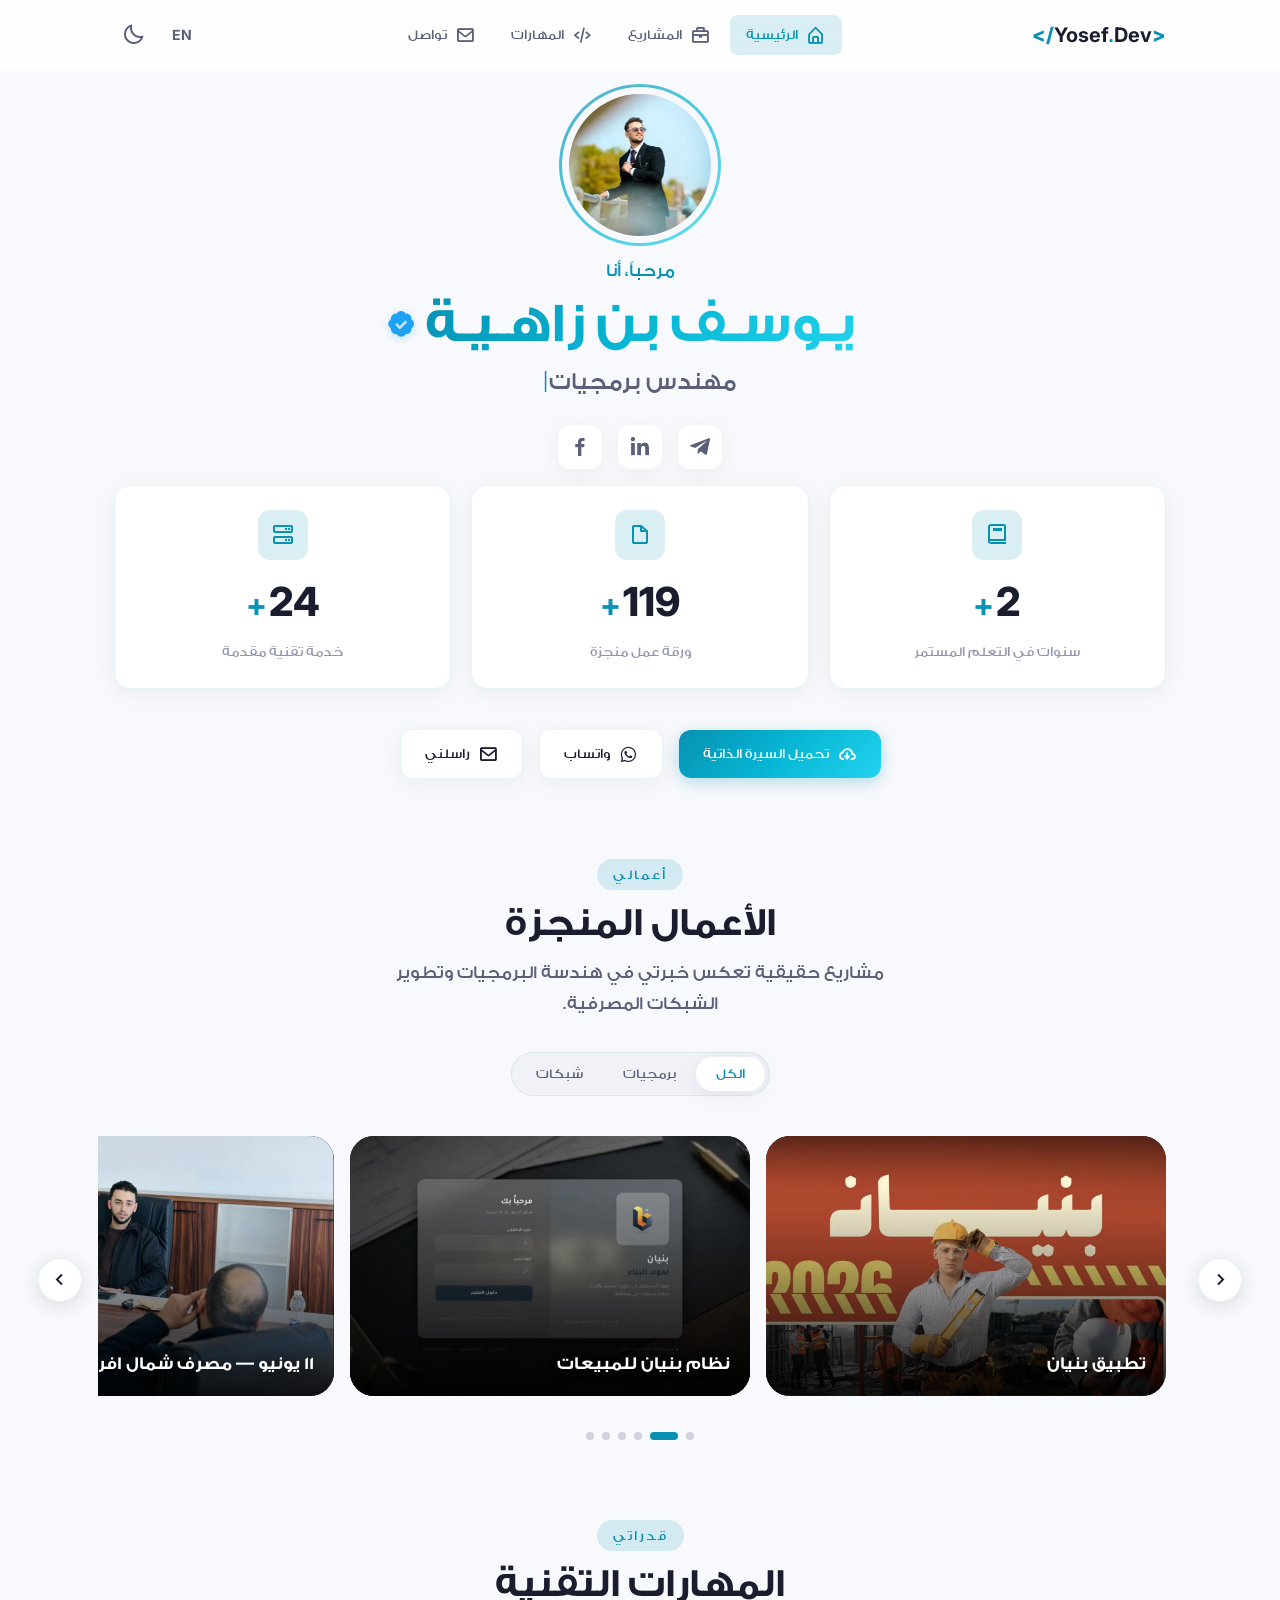
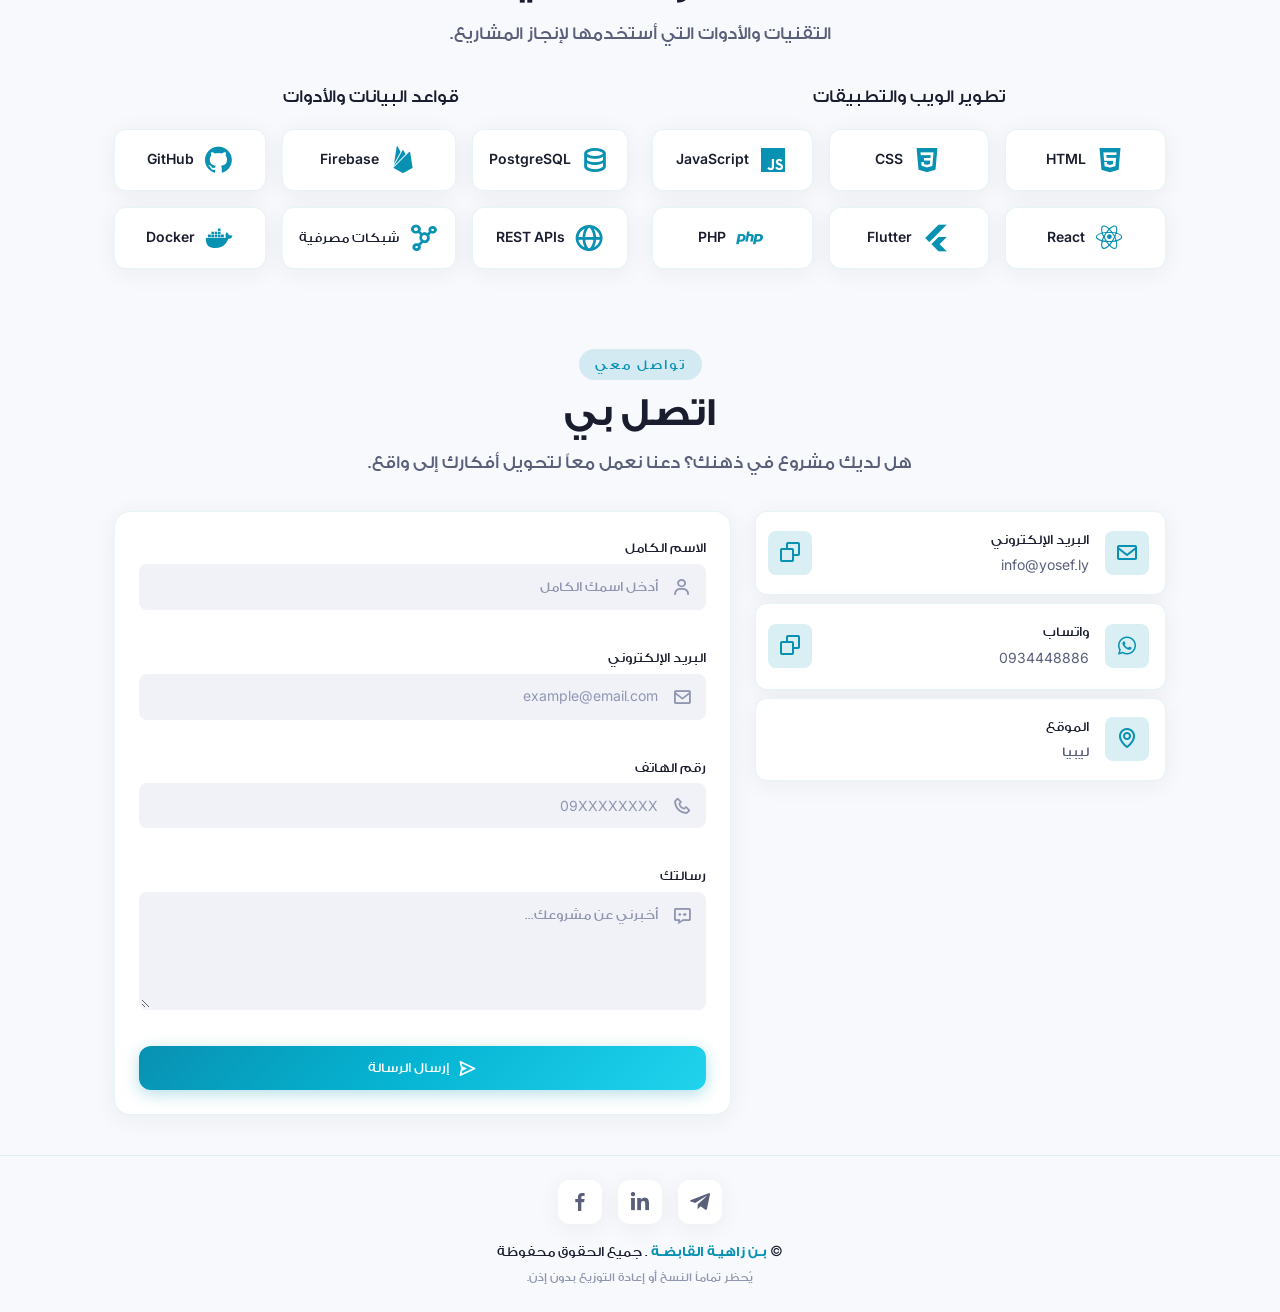
==== commit 071100ab: "feat: update skills list, refactor badge layout to grid, and add LTR phone input styling" ====
--- a/index.html
+++ b/index.html
@@ -396,19 +396,22 @@
               <h3 class="skills__group-title">قواعد البيانات والأدوات</h3>
               <div class="skills__badges">
                 <div class="skill-badge">
-                  <i class="bx bx-data"></i><span>MySQL</span>
+                  <i class="bx bx-data"></i><span>PostgreSQL</span>
                 </div>
                 <div class="skill-badge">
                   <i class="bx bxl-firebase"></i><span>Firebase</span>
                 </div>
                 <div class="skill-badge">
-                  <i class="bx bxl-git"></i><span>Git</span>
+                  <i class="bx bxl-github"></i><span>GitHub</span>
                 </div>
                 <div class="skill-badge">
                   <i class="bx bx-globe"></i><span>REST APIs</span>
                 </div>
                 <div class="skill-badge">
                   <i class="bx bx-network-chart"></i><span>شبكات مصرفية</span>
+                </div>
+                <div class="skill-badge">
+                  <i class="bx bxl-docker"></i><span>Docker</span>
                 </div>
               </div>
             </div>
@@ -590,3 +593,13 @@
     <script src="script.js"></script>
   </body>
 </html>
+        </div>
+      </div>
+    </footer>
+
+    <button class="scroll-top" id="scrollTop" aria-label="العودة للأعلى">
+      <i class="bx bx-up-arrow-alt"></i>
+    </button>
+    <script src="script.js"></script>
+  </body>
+</html>
--- a/style.css
+++ b/style.css
@@ -484,15 +484,14 @@
 }
 
 .skills__badges {
-  display: flex;
-  flex-wrap: wrap;
-  justify-content: center;
+  display: grid;
+  grid-template-columns: repeat(3, 1fr);
   gap: var(--space-md);
 }
 
 .skill-badge {
-  display: flex; align-items: center; gap: var(--space-sm);
-  padding: 14px 22px;
+  display: flex; align-items: center; justify-content: center; gap: var(--space-sm);
+  padding: 14px 16px;
   background: var(--clr-card-bg); border-radius: var(--radius-md);
   box-shadow: var(--clr-card-shadow); border: 1px solid var(--clr-border);
   transition: transform var(--transition-bounce), box-shadow var(--transition-base), border-color var(--transition-fast);
@@ -504,8 +503,8 @@
   border-color: var(--clr-accent);
 }
 
-.skill-badge i { font-size: var(--fs-2xl); color: var(--clr-accent); }
-.skill-badge span { font-size: var(--fs-sm); font-weight: var(--fw-semibold); color: var(--clr-text-primary); }
+.skill-badge i { font-size: var(--fs-2xl); color: var(--clr-accent); flex-shrink: 0; }
+.skill-badge span { font-size: var(--fs-sm); font-weight: var(--fw-semibold); color: var(--clr-text-primary); white-space: nowrap; overflow: hidden; text-overflow: ellipsis; }
 
 /* ============================================
    CONTACT
@@ -577,6 +576,13 @@
   text-align: right;
   padding-inline-start: 12px;
   padding-inline-end: 46px;
+}
+
+/* Phone field in LTR (English) version — flip alignment */
+[dir="ltr"] #contactPhone {
+  text-align: left;
+  padding-inline-start: 46px;
+  padding-inline-end: 12px;
 }
 
 .form-error { display: block; font-size: var(--fs-xs); color: var(--clr-error); margin-top: 4px; min-height: 16px; }
@@ -645,6 +651,20 @@
   .navbar__menu.active { transform: translateY(0); opacity: 1; visibility: visible; }
   .navbar__list { flex-direction: column; gap: var(--space-sm); }
   .navbar__link { width: 100%; padding: var(--space-sm) var(--space-md); border-radius: var(--radius-sm); }
+
+  /* Automatic reveal for active project card on mobile */
+  .project-card.is-active .project-card__image {
+    transform: scale(1.05);
+  }
+  .project-card.is-active .project-card__description {
+    max-height: 100px;
+    opacity: 1;
+    margin-top: 6px;
+  }
+  .project-card.is-active .project-card__btn {
+    opacity: 1;
+    transform: translateY(0);
+  }
 }
 
 /* ============================================
@@ -659,6 +679,7 @@
   .contact__info { flex-direction: column; }
   .contact__info-card { flex: unset; min-width: unset; width: 100%; }
   .skills__layout { grid-template-columns: 1fr; }
+  .skills__badges { grid-template-columns: repeat(2, 1fr); }
 }
 
 @media screen and (max-width: 768px) {
@@ -666,6 +687,9 @@
   .stats__container { grid-template-columns: repeat(3, 1fr); gap: var(--space-sm); }
   .hero__image-wrapper, .hero__image { width: 130px; height: 130px; }
   .skills__layout { grid-template-columns: 1fr; }
+  .skills__badges { grid-template-columns: repeat(2, 1fr); }
+  .skill-badge { padding: 12px 10px; gap: var(--space-xs); }
+  .skill-badge i { font-size: var(--fs-xl); }
 }
 
 @media screen and (max-width: 480px) {
@@ -683,6 +707,10 @@
   .contact__info-card { min-width: unset; width: 100%; }
   .contact__form { padding: var(--space-md); }
   .hero__image-wrapper, .hero__image { width: 110px; height: 110px; }
+  .skills__badges { grid-template-columns: repeat(2, 1fr); gap: var(--space-sm); }
+  .skill-badge { padding: 10px 8px; gap: 6px; }
+  .skill-badge i { font-size: var(--fs-lg); }
+  .skill-badge span { font-size: var(--fs-xs); }
 }
 
 /* ---------- Selection & Scrollbar ---------- */
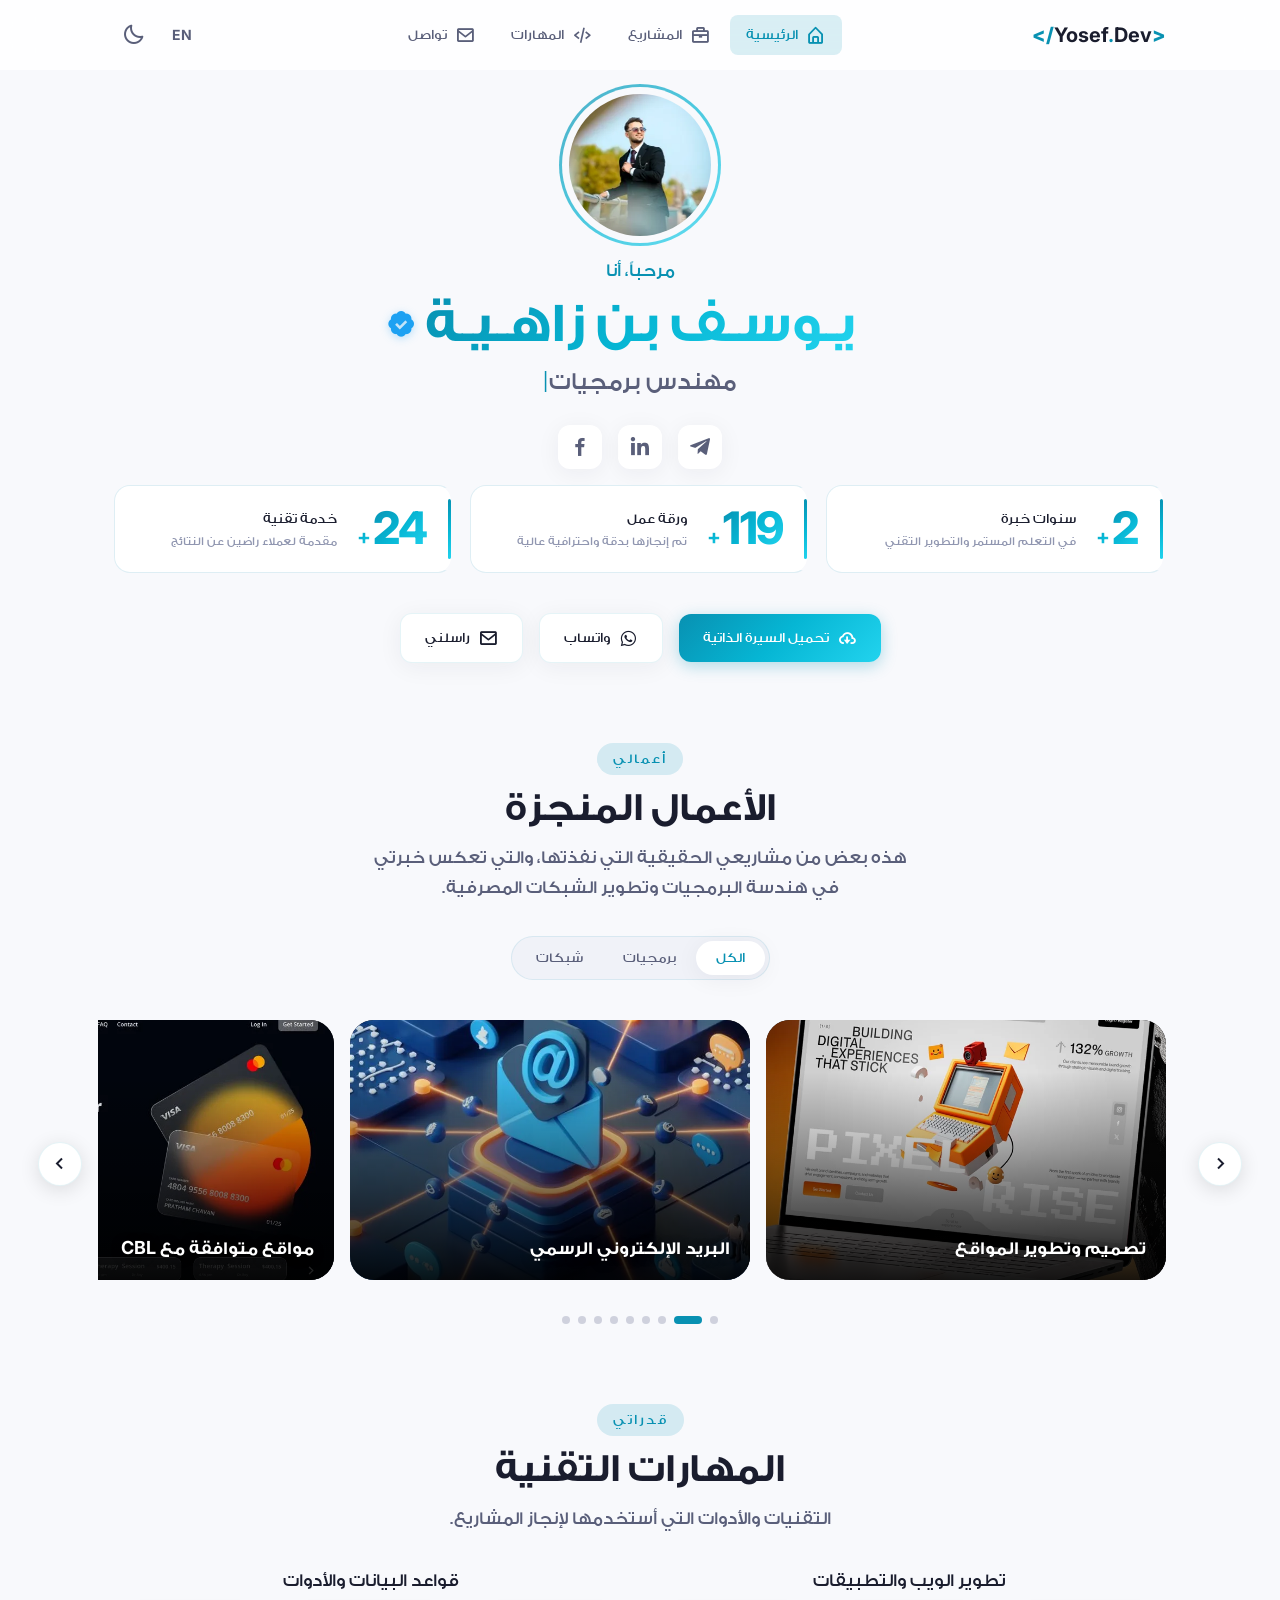
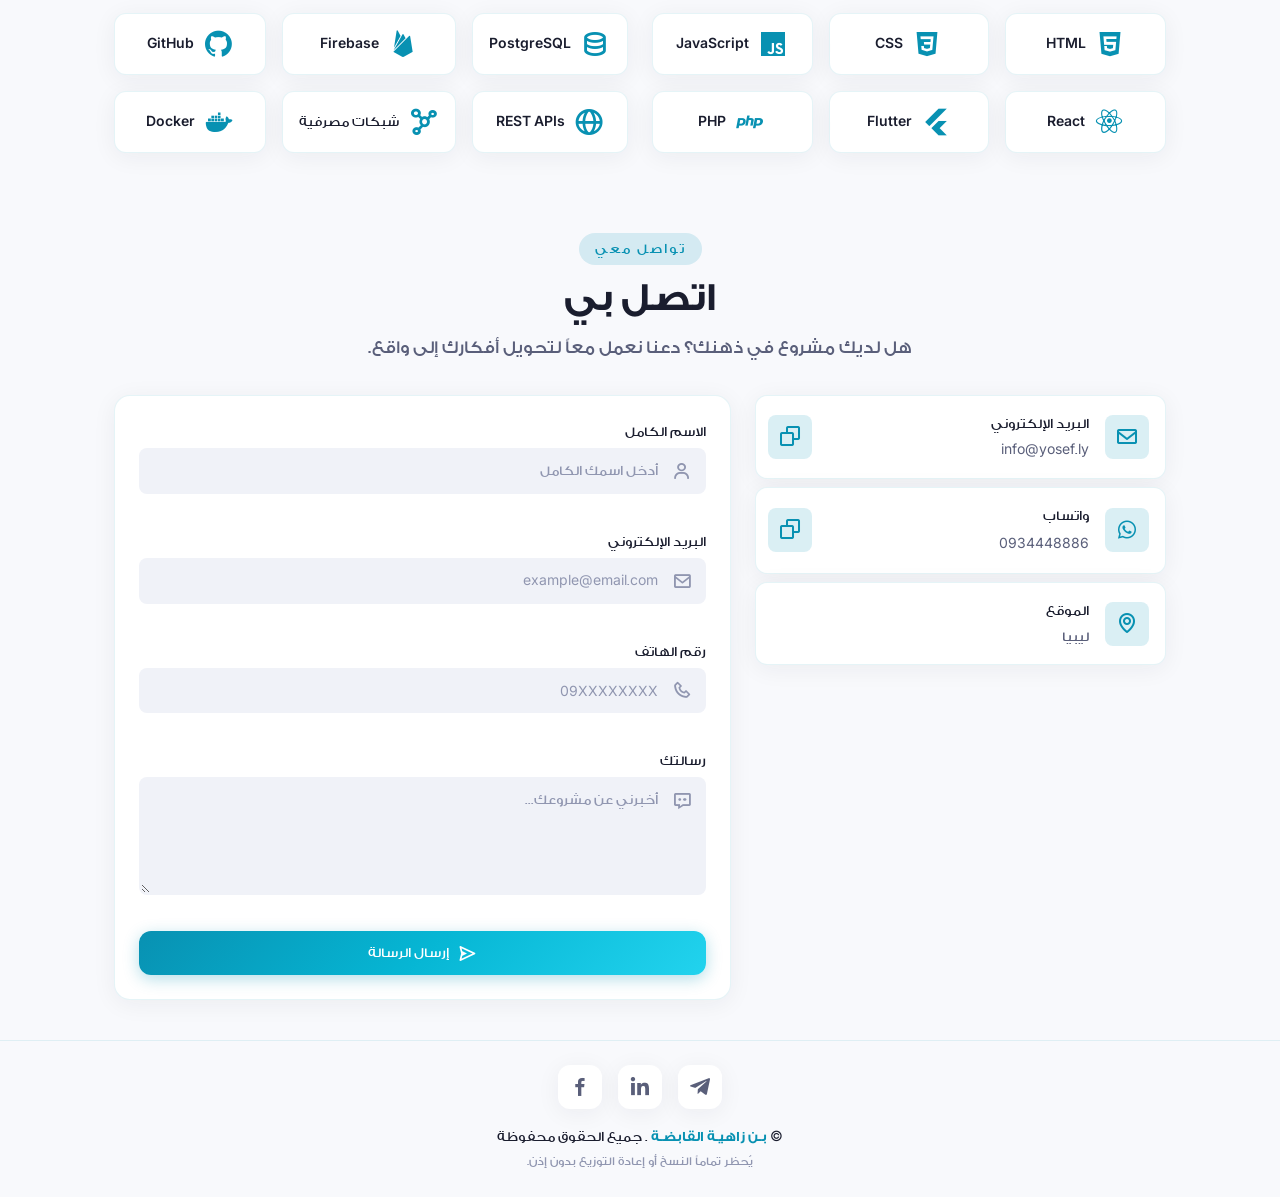
==== commit 57c68294: "feat: redesign stats section with horizontal metric cards and add three new project entries" ====
--- a/index.html
+++ b/index.html
@@ -203,30 +203,40 @@
       <!-- STATS -->
       <section class="stats section" id="stats">
         <div class="stats__container container">
-          <div class="stats__card reveal">
-            <div class="stats__icon"><i class="bx bx-book"></i></div>
-            <div class="stats__value">
-              <span class="stats__plus">+</span>
-              <h3 class="stats__number" data-target="3">0</h3>
-            </div>
-            <p class="stats__label">سنوات في التعلم المستمر</p>
-          </div>
-          <div class="stats__card reveal reveal-delay-1">
-            <div class="stats__icon"><i class="bx bx-file-blank"></i></div>
-            <div class="stats__value">
-              <span class="stats__plus">+</span>
-              <h3 class="stats__number" data-target="120">0</h3>
-            </div>
-            <p class="stats__label">ورقة عمل منجزة</p>
-          </div>
-          <div class="stats__card reveal reveal-delay-2">
-            <div class="stats__icon"><i class="bx bx-server"></i></div>
-            <div class="stats__value">
-              <span class="stats__plus">+</span>
-              <h3 class="stats__number" data-target="25">0</h3>
-            </div>
-            <p class="stats__label">خدمة تقنية مقدمة</p>
-          </div>
+
+          <div class="stats__metric reveal">
+            <div class="stats__figure">
+              <span class="stats__plus num-font">+</span>
+              <h3 class="stats__number num-font" data-target="3">0</h3>
+            </div>
+            <div class="stats__meta">
+              <span class="stats__label">سنوات خبرة</span>
+              <span class="stats__sub">في التعلم المستمر والتطوير التقني</span>
+            </div>
+          </div>
+
+          <div class="stats__metric reveal reveal-delay-1">
+            <div class="stats__figure">
+              <span class="stats__plus num-font">+</span>
+              <h3 class="stats__number num-font" data-target="120">0</h3>
+            </div>
+            <div class="stats__meta">
+              <span class="stats__label">ورقة عمل</span>
+              <span class="stats__sub">تم إنجازها بدقة واحترافية عالية</span>
+            </div>
+          </div>
+
+          <div class="stats__metric reveal reveal-delay-2">
+            <div class="stats__figure">
+              <span class="stats__plus num-font">+</span>
+              <h3 class="stats__number num-font" data-target="25">0</h3>
+            </div>
+            <div class="stats__meta">
+              <span class="stats__label">خدمة تقنية</span>
+              <span class="stats__sub">مقدمة لعملاء راضين عن النتائج</span>
+            </div>
+          </div>
+
         </div>
       </section>
 
@@ -256,8 +266,7 @@
             <span class="section__subtitle">أعمالي</span>
             <h2 class="section__title">الأعمال المنجزة</h2>
             <p class="section__description">
-              مشاريع حقيقية تعكس خبرتي في هندسة البرمجيات وتطوير الشبكات
-              المصرفية.
+              هذه بعض من مشاريعي الحقيقية التي نفذتها، والتي تعكس خبرتي في هندسة البرمجيات وتطوير الشبكات المصرفية.
             </p>
           </div>
           <div class="projects__tabs reveal">
@@ -279,6 +288,42 @@
             <button class="projects__nav projects__nav--prev" aria-label="السابق"><i class="bx bx-chevron-left"></i></button>
             <button class="projects__nav projects__nav--next" aria-label="التالي"><i class="bx bx-chevron-right"></i></button>
             <div class="projects__grid">
+              <article class="project-card reveal" data-category="software">
+                <div class="project-card__image-wrapper">
+                  <img src="assets/images/project7.webp" alt="تصميم المواقع" class="project-card__image" loading="lazy" decoding="async" width="800" height="450" />
+                </div>
+                <a href="#home" class="project-card__btn"><i class="bx bx-link-external"></i>معاينة التصميم</a>
+                <div class="project-card__overlay">
+                  <div class="project-card__content">
+                    <h3 class="project-card__title">تصميم وتطوير المواقع</h3>
+                    <p class="project-card__description">إنشاء مواقع شخصية، تجارية، وإعلانية متكاملة بتصميمات حديثة وتجربة مستخدم متميزة.</p>
+                  </div>
+                </div>
+              </article>
+              <article class="project-card reveal" data-category="software">
+                <div class="project-card__image-wrapper">
+                  <img src="assets/images/project8.webp" alt="البريد الرسمي" class="project-card__image" loading="lazy" decoding="async" width="800" height="450" />
+                </div>
+                <a href="#contact" class="project-card__btn"><i class="bx bx-envelope"></i>اطلب الخدمة</a>
+                <div class="project-card__overlay">
+                  <div class="project-card__content">
+                    <h3 class="project-card__title">البريد الإلكتروني الرسمي</h3>
+                    <p class="project-card__description">إنشاء وإدارة بريد إلكتروني احترافي مخصص باسم النطاق (Domain Name) لتعزيز الهوية التجارية.</p>
+                  </div>
+                </div>
+              </article>
+              <article class="project-card reveal" data-category="software">
+                <div class="project-card__image-wrapper">
+                  <img src="assets/images/project9.webp" alt="مواقع CBL" class="project-card__image" loading="lazy" decoding="async" width="800" height="450" />
+                </div>
+                <a href="#contact" class="project-card__btn"><i class="bx bx-cog"></i>اطلب التكامل</a>
+                <div class="project-card__overlay">
+                  <div class="project-card__content">
+                    <h3 class="project-card__title">مواقع متوافقة مع CBL</h3>
+                    <p class="project-card__description">تطوير مواقع إلكترونية متخصصة تدعم التكامل مع أنظمة مصرف ليبيا المركزي (CBL) لتسهيل المعاملات.</p>
+                  </div>
+                </div>
+              </article>
               <article class="project-card reveal" data-category="software">
                 <div class="project-card__image-wrapper">
                   <img src="assets/images/project1.webp" alt="تطبيق بنيان" class="project-card__image" loading="lazy" decoding="async" width="800" height="450" />
--- a/style.css
+++ b/style.css
@@ -274,33 +274,82 @@
 .social-link:hover { transform: translateY(-4px) scale(1.05); color: #fff; background: var(--clr-accent); box-shadow: 0 8px 25px rgba(8, 145, 178, 0.35); }
 
 /* ============================================
-   STATS
+   STATS — Horizontal Metric Cards
    ============================================ */
 .stats { padding-top: 0; }
-.stats__container { display: grid; grid-template-columns: repeat(3, 1fr); gap: var(--space-lg); }
-
-.stats__card {
-  position: relative; display: flex; flex-direction: column; align-items: center; text-align: center;
-  padding: var(--space-xl) var(--space-lg);
-  background: var(--clr-card-bg); border-radius: var(--radius-lg);
-  box-shadow: var(--clr-card-shadow); border: 1px solid var(--clr-border);
-  transition: transform var(--transition-bounce), box-shadow var(--transition-base); overflow: hidden;
-}
-.stats__card::before { content: ''; position: absolute; bottom: 0; left: 0; right: 0; height: 3px; background: var(--clr-accent-gradient); opacity: 0; transition: opacity var(--transition-base); }
-.stats__card:hover { transform: translateY(-6px); box-shadow: var(--clr-card-shadow-hover), 0 0 20px var(--clr-accent-glow); }
-.stats__card:hover::before { opacity: 0; }
-
-.stats__icon {
-  display: flex; align-items: center; justify-content: center;
-  width: 50px; height: 50px; border-radius: var(--radius-md);
-  background: var(--clr-accent-glow); color: var(--clr-accent);
-  font-size: var(--fs-xl); margin-bottom: var(--space-sm);
-}
-
-.stats__value { display: flex; align-items: baseline; justify-content: center; direction: ltr; gap: 2px; }
-.stats__number { font-size: var(--fs-3xl); font-weight: var(--fw-extrabold); color: var(--clr-text-primary); font-family: var(--ff-num); }
-.stats__plus { font-size: var(--fs-2xl); font-weight: var(--fw-bold); color: var(--clr-accent); font-family: var(--ff-num); }
-.stats__label { font-size: var(--fs-sm); color: var(--clr-text-muted); margin-top: var(--space-xs); }
+.stats__container {
+  display: grid;
+  grid-template-columns: repeat(3, 1fr);
+  gap: var(--space-md);
+}
+
+.stats__metric {
+  display: flex;
+  align-items: center;
+  gap: var(--space-lg);
+  padding: var(--space-lg) var(--space-xl);
+  background: var(--clr-card-bg);
+  border-radius: var(--radius-lg);
+  border: 1px solid var(--clr-border);
+  border-inline-start: 3px solid transparent;
+  background-clip: padding-box;
+  position: relative;
+  transition: transform var(--transition-bounce), border-color var(--transition-fast), box-shadow var(--transition-base);
+  overflow: hidden;
+}
+/* Gradient accent border indicator */
+.stats__metric::before {
+  content: '';
+  position: absolute;
+  inset-inline-start: 0; top: 15%; bottom: 15%;
+  width: 3px;
+  background: var(--clr-accent-gradient);
+  border-radius: var(--radius-full);
+}
+.stats__metric:hover {
+  transform: translateY(-4px);
+  box-shadow: 0 8px 28px var(--clr-accent-glow);
+  border-color: var(--clr-accent-light);
+}
+
+/* Large gradient number on one side */
+.stats__figure {
+  display: flex;
+  align-items: baseline;
+  gap: 2px;
+  direction: ltr;
+  flex-shrink: 0;
+}
+.stats__plus {
+  font-size: 1.3rem; font-weight: var(--fw-bold);
+  background: var(--clr-accent-gradient);
+  -webkit-background-clip: text; -webkit-text-fill-color: transparent; background-clip: text;
+  line-height: 1.5;
+}
+.stats__number {
+  font-size: 2.8rem; font-weight: var(--fw-extrabold);
+  background: var(--clr-accent-gradient);
+  -webkit-background-clip: text; -webkit-text-fill-color: transparent; background-clip: text;
+  line-height: 1; letter-spacing: -0.03em;
+}
+
+/* Text side */
+.stats__meta {
+  display: flex; flex-direction: column; gap: 3px;
+  min-width: 0;
+}
+.stats__label {
+  font-size: var(--fs-sm); font-weight: var(--fw-semibold);
+  color: var(--clr-text-primary);
+  white-space: nowrap;
+}
+.stats__sub {
+  font-size: var(--fs-xs); color: var(--clr-text-muted);
+  line-height: 1.4;
+}
+
+/* Legacy classes — kept for backward compatibility if needed, but hidden */
+.stats__card, .stats__icon, .stats__value { display: none; }
 
 /* ============================================
    ACTION BUTTONS
@@ -675,6 +724,9 @@
 @media screen and (max-width: 992px) {
   :root { --fs-4xl: 2.8rem; --fs-3xl: 2rem; }
   .container { max-width: 720px; }
+  .stats__container { grid-template-columns: 1fr; gap: var(--space-md); }
+  .stats__metric { padding: var(--space-md) var(--space-xl); justify-content: center; text-align: center; }
+  .stats__meta { text-align: center; }
   .contact__content { grid-template-columns: 1fr; }
   .contact__info { flex-direction: column; }
   .contact__info-card { flex: unset; min-width: unset; width: 100%; }
@@ -684,7 +736,7 @@
 
 @media screen and (max-width: 768px) {
   :root { --fs-4xl: 2.4rem; --fs-3xl: 1.75rem; --fs-2xl: 1.5rem; }
-  .stats__container { grid-template-columns: repeat(3, 1fr); gap: var(--space-sm); }
+  .stats__number { font-size: 2.3rem; }
   .hero__image-wrapper, .hero__image { width: 130px; height: 130px; }
   .skills__layout { grid-template-columns: 1fr; }
   .skills__badges { grid-template-columns: repeat(2, 1fr); }
@@ -695,9 +747,12 @@
 @media screen and (max-width: 480px) {
   :root { --fs-4xl: 2rem; --fs-3xl: 1.5rem; --fs-2xl: 1.25rem; }
   .container { padding: 0 var(--space-md); }
-  .stats__container { grid-template-columns: 1fr; }
-  .stats__card { flex-direction: row; text-align: start; gap: var(--space-md); padding: var(--space-md); }
-  .stats__icon { margin-bottom: 0; flex-shrink: 0; }
+  .stats__metric { padding: 14px 16px; gap: 16px; flex-direction: row; justify-content: center; align-items: center; }
+  .stats__meta { text-align: start; }
+  .stats__number { font-size: 1.8rem; }
+  .stats__plus { font-size: 1.1rem; }
+  .stats__label { font-size: 0.85rem; font-weight: var(--fw-bold); }
+  .stats__sub { font-size: 0.7rem; }
   .projects__nav { display: none; }
   .projects__grid { padding: var(--space-md) var(--space-md); gap: var(--space-md); }
   /* Hover interactions on mobile will naturally require tapping to reveal the description */
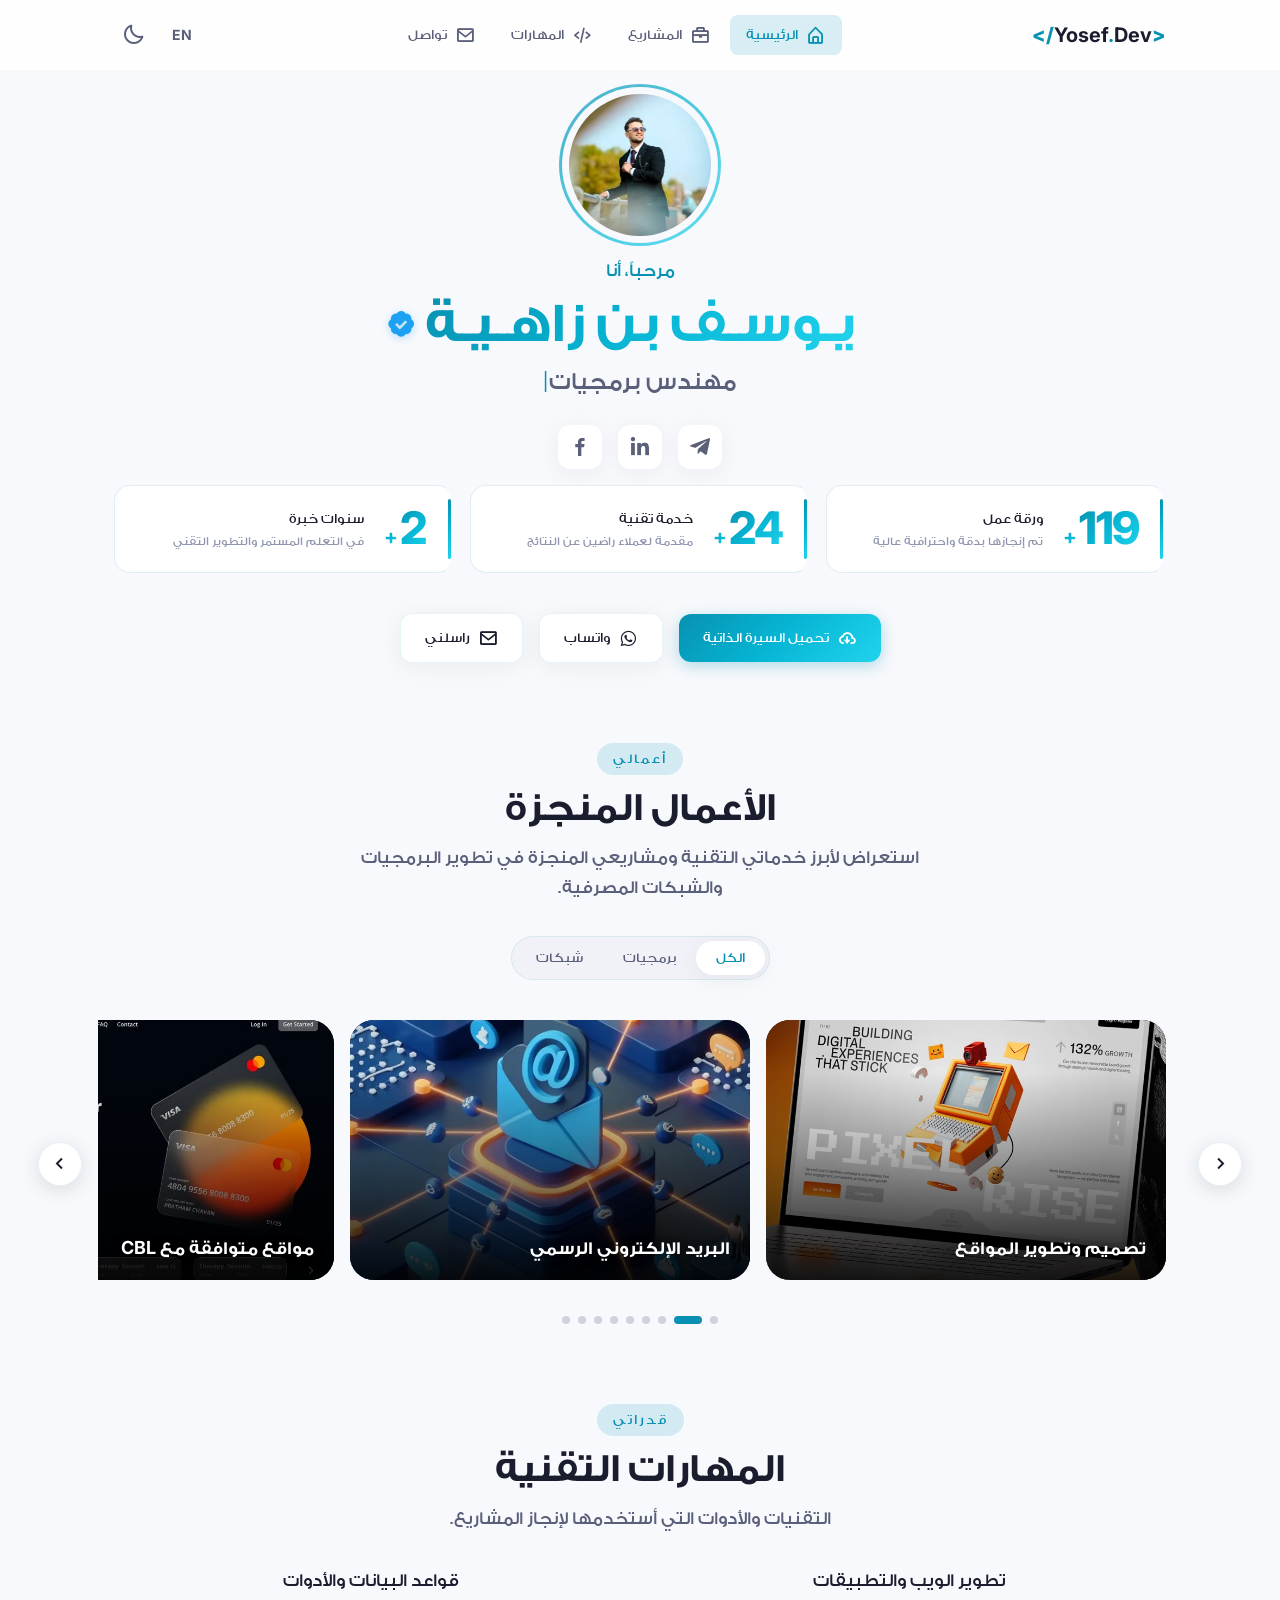
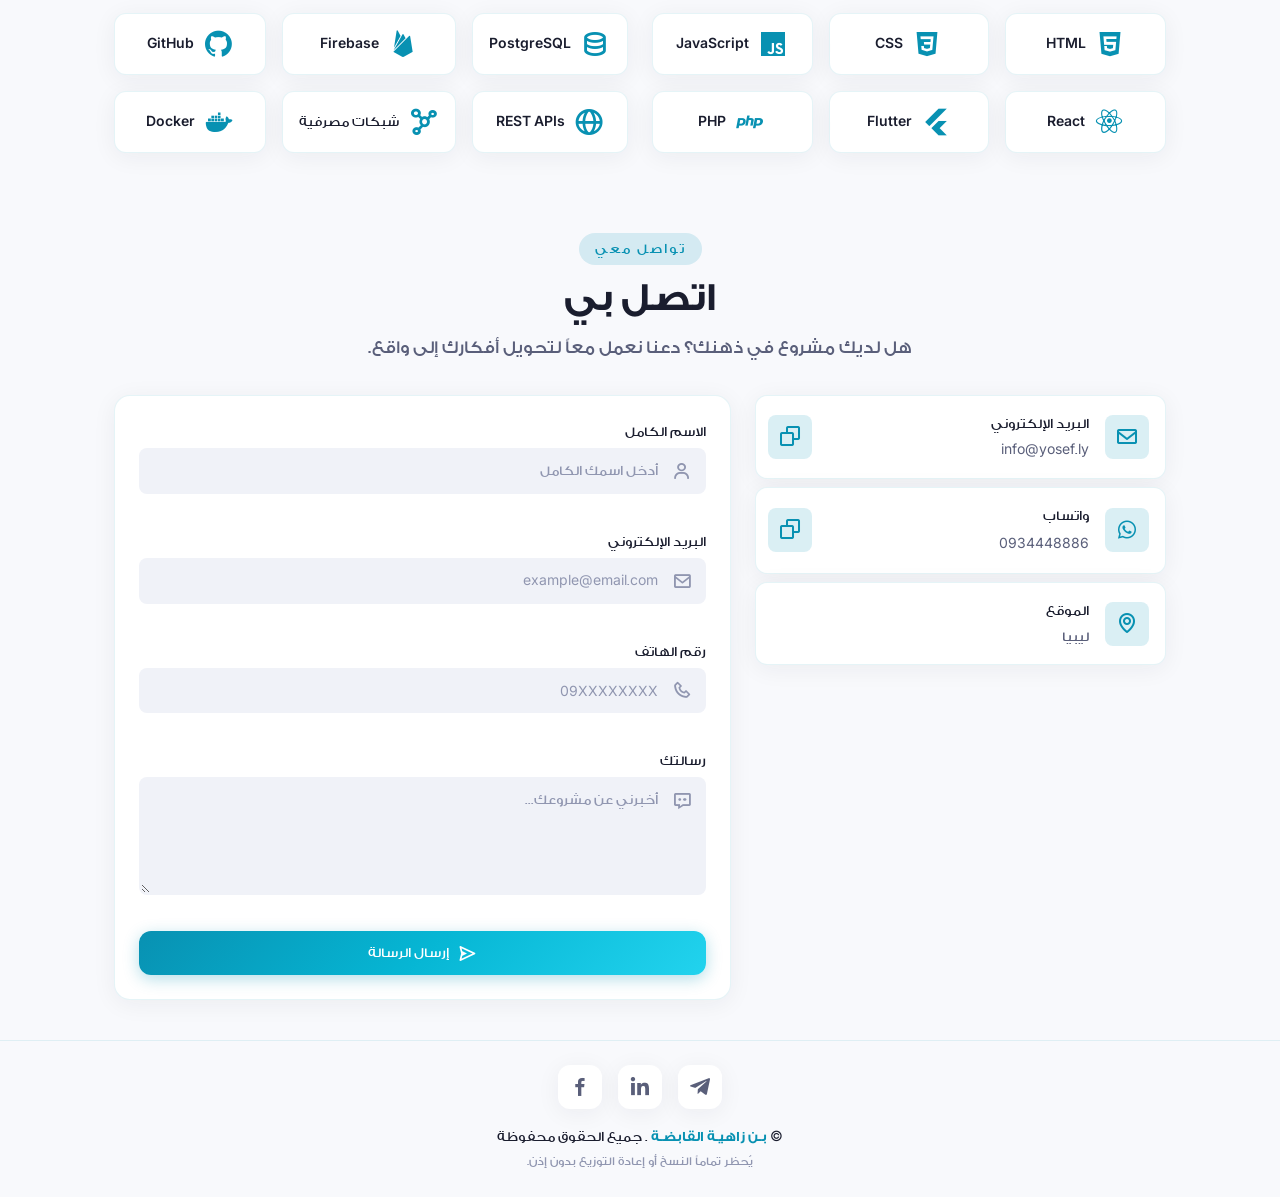
==== commit 5eaed400: "refactor: reorder stats metrics and update project section description" ====
--- a/index.html
+++ b/index.html
@@ -203,37 +203,36 @@
       <!-- STATS -->
       <section class="stats section" id="stats">
         <div class="stats__container container">
-
           <div class="stats__metric reveal">
             <div class="stats__figure">
               <span class="stats__plus num-font">+</span>
+              <h3 class="stats__number num-font" data-target="120">0</h3>
+            </div>
+            <div class="stats__meta">
+              <span class="stats__label">ورقة عمل</span>
+              <span class="stats__sub">تم إنجازها بدقة واحترافية عالية</span>
+            </div>
+          </div>
+
+          <div class="stats__metric reveal reveal-delay-1">
+            <div class="stats__figure">
+              <span class="stats__plus num-font">+</span>
+              <h3 class="stats__number num-font" data-target="25">0</h3>
+            </div>
+            <div class="stats__meta">
+              <span class="stats__label">خدمة تقنية</span>
+              <span class="stats__sub">مقدمة لعملاء راضين عن النتائج</span>
+            </div>
+          </div>
+
+          <div class="stats__metric reveal reveal-delay-2">
+            <div class="stats__figure">
+              <span class="stats__plus num-font">+</span>
               <h3 class="stats__number num-font" data-target="3">0</h3>
             </div>
             <div class="stats__meta">
               <span class="stats__label">سنوات خبرة</span>
               <span class="stats__sub">في التعلم المستمر والتطوير التقني</span>
-            </div>
-          </div>
-
-          <div class="stats__metric reveal reveal-delay-1">
-            <div class="stats__figure">
-              <span class="stats__plus num-font">+</span>
-              <h3 class="stats__number num-font" data-target="120">0</h3>
-            </div>
-            <div class="stats__meta">
-              <span class="stats__label">ورقة عمل</span>
-              <span class="stats__sub">تم إنجازها بدقة واحترافية عالية</span>
-            </div>
-          </div>
-
-          <div class="stats__metric reveal reveal-delay-2">
-            <div class="stats__figure">
-              <span class="stats__plus num-font">+</span>
-              <h3 class="stats__number num-font" data-target="25">0</h3>
-            </div>
-            <div class="stats__meta">
-              <span class="stats__label">خدمة تقنية</span>
-              <span class="stats__sub">مقدمة لعملاء راضين عن النتائج</span>
             </div>
           </div>
 
@@ -266,7 +265,7 @@
             <span class="section__subtitle">أعمالي</span>
             <h2 class="section__title">الأعمال المنجزة</h2>
             <p class="section__description">
-              هذه بعض من مشاريعي الحقيقية التي نفذتها، والتي تعكس خبرتي في هندسة البرمجيات وتطوير الشبكات المصرفية.
+              استعراض لأبرز خدماتي التقنية ومشاريعي المنجزة في تطوير البرمجيات والشبكات المصرفية.
             </p>
           </div>
           <div class="projects__tabs reveal">
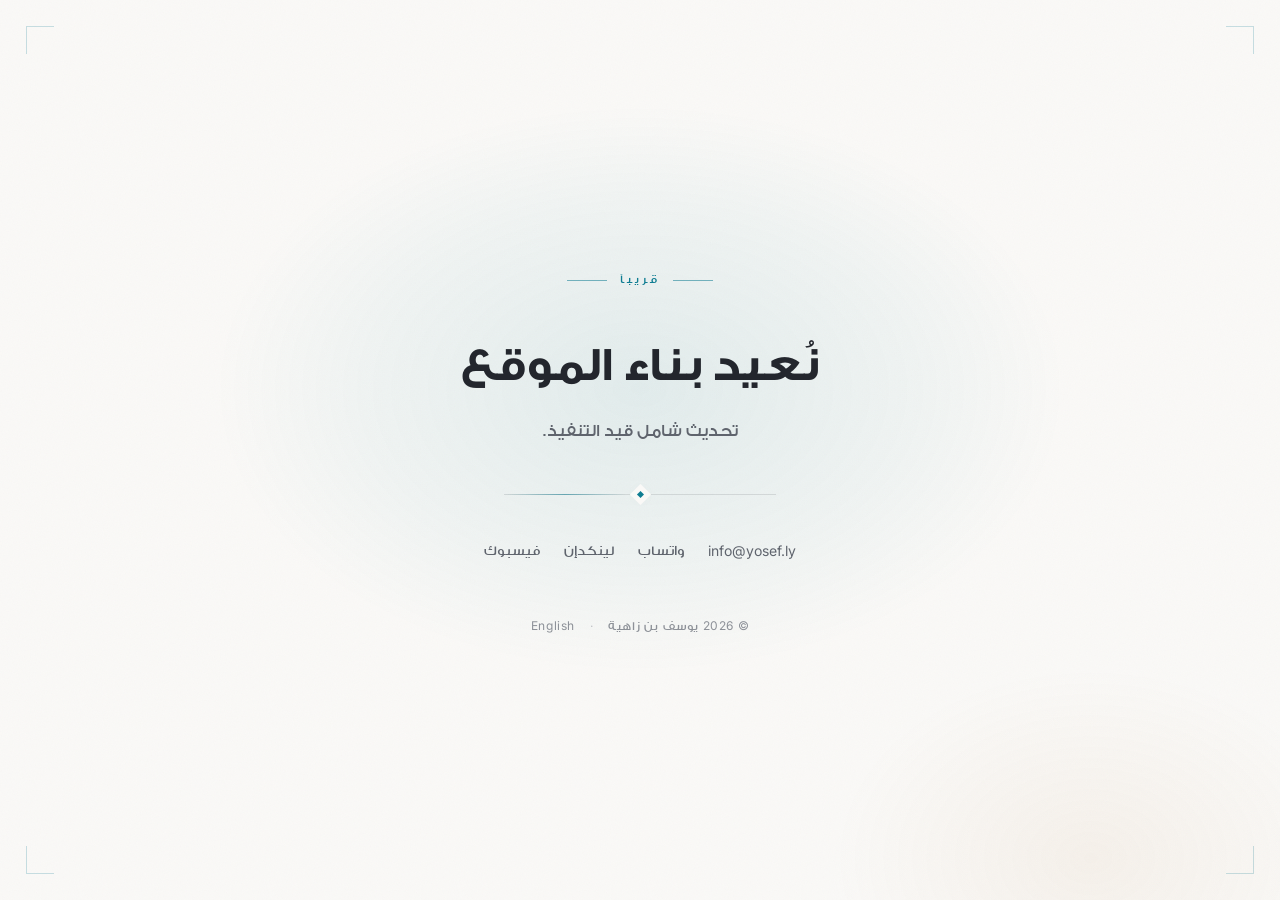
==== commit f8b832f1: "feat: put the site into maintenance mode with a teaser landing page Park the live pages as home.html" ====
--- a/index.html
+++ b/index.html
@@ -2,648 +2,69 @@
 <html lang="ar" dir="rtl" data-theme="light">
   <head>
     <meta charset="UTF-8" />
-    <!-- Google tag (gtag.js) -->
-    <script async src="https://www.googletagmanager.com/gtag/js?id=G-VW0NB255E8"></script>
-    <script>
-      window.dataLayer = window.dataLayer || [];
-      function gtag(){dataLayer.push(arguments);}
-      gtag('js', new Date());
+    <meta name="viewport" content="width=device-width, initial-scale=1.0" />
+    <title>قريباً | يوسف بن زاهية</title>
+    <meta name="description" content="نُعيد بناء الموقع — تحديث شامل قيد التنفيذ. للتواصل: info@yosef.ly" />
+    <meta name="robots" content="noindex, follow" />
+    <meta name="theme-color" content="#faf9f7" />
+    <meta name="color-scheme" content="light dark" />
 
-      gtag('config', 'G-VW0NB255E8');
-    </script>
-    <meta name="viewport" content="width=device-width, initial-scale=1.0" />
-    <title>يوسف بن زاهية - مهندس برمجيات</title>
-    <meta
-      name="description"
-      content="يوسف بن زاهية - مهندس برمجيات ومطور شبكات مصرفية."
-    />
+    <link rel="canonical" href="https://yosef.ly/" />
+    <link rel="icon" type="image/png" sizes="32x32" href="/assets/favicon-32.png" />
+    <link rel="apple-touch-icon" href="/assets/apple-touch-icon.png" />
 
-    <!-- Open Graph / Facebook -->
     <meta property="og:type" content="website" />
     <meta property="og:url" content="https://yosef.ly/" />
-    <meta property="og:title" content="يوسف بن زاهية - مهندس برمجيات" />
-    <meta property="og:description" content="مهندس برمجيات ومطور تطبيقات ومواقع إلكترونية ومهندس شبكات مصرفية." />
+    <meta property="og:title" content="قريباً | يوسف بن زاهية" />
+    <meta property="og:description" content="نُعيد بناء الموقع — تحديث شامل قيد التنفيذ." />
     <meta property="og:image" content="https://yosef.ly/assets/og-image.jpg" />
-
-    <!-- Twitter Card -->
-    <meta name="twitter:card" content="summary_large_image" />
-    <meta name="twitter:title" content="يوسف بن زاهية - مهندس برمجيات" />
-    <meta name="twitter:description" content="مهندس برمجيات ومطور تطبيقات ومواقع إلكترونية ومهندس شبكات مصرفية." />
-    <meta name="twitter:image" content="https://yosef.ly/assets/og-image.jpg" />
-
-    <!-- Canonical URL -->
-    <link rel="canonical" href="https://yosef.ly/" />
-
-    <!-- Keywords -->
-    <meta
-      name="keywords"
-      content="يوسف بن زاهية, مهندس برمجيات, مطور تطبيقات, مطور مواقع, شبكات مصرفية, Flutter, React, Laravel, ليبيا, Yosef Zahia, Software Engineer, Application Developer, Banking Network"
-    />
-
-    <!-- Structured Data (JSON-LD) -->
-    <script type="application/ld+json">
-      {
-        "@context": "https://schema.org",
-        "@type": "Person",
-        "name": "يوسف بن زاهية",
-        "alternateName": "Yosef Zahia",
-        "url": "https://yosef.ly",
-        "jobTitle": "مهندس برمجيات",
-        "description": "مهندس برمجيات ومطور تطبيقات ومواقع إلكترونية ومهندس شبكات مصرفية",
-        "address": {
-          "@type": "PostalAddress",
-          "addressCountry": "LY"
-        },
-        "email": "info@yosef.ly",
-        "sameAs": [
-          "https://www.linkedin.com/in/yosefzahia",
-          "https://facebook.com/k69ly",
-          "https://t.me/k69ly"
-        ],
-        "knowsAbout": [
-          "Software Engineering",
-          "Flutter",
-          "React",
-          "Laravel",
-          "Banking Networks",
-          "Application Development"
-        ]
-      }
-    </script>
-
-    <!-- Favicon & Apple Touch Icon -->
-    <link rel="icon" type="image/png" sizes="32x32" href="assets/favicon-32.png" />
-    <link rel="apple-touch-icon" sizes="180x180" href="assets/apple-touch-icon.png" />
-    <meta name="theme-color" content="#0891b2" />
-
-    <!-- Preload hero image for faster display -->
-    <link rel="preload" as="image" href="assets/images/profile.webp" />
 
     <link rel="preconnect" href="https://fonts.googleapis.com" />
     <link rel="preconnect" href="https://fonts.gstatic.com" crossorigin />
-    <link
-      href="https://fonts.googleapis.com/css2?family=Inter:wght@300;400;500;600;700;800&display=swap"
-      rel="stylesheet"
-    />
-    <link
-      href="https://unpkg.com/boxicons@2.1.4/css/boxicons.min.css"
-      rel="stylesheet"
-    />
-    <link rel="stylesheet" href="style.css" />
+    <link href="https://fonts.googleapis.com/css2?family=Inter:wght@400;500&display=swap" rel="stylesheet" />
+    <link rel="stylesheet" href="/maintenance.css" />
+
+    <script>
+      (function () {
+        var saved = null;
+        try { saved = localStorage.getItem('portfolio-theme'); } catch (e) {}
+        var dark = window.matchMedia('(prefers-color-scheme: dark)').matches;
+        document.documentElement.setAttribute('data-theme', saved || (dark ? 'dark' : 'light'));
+      })();
+    </script>
   </head>
   <body>
-    <!-- NAVBAR -->
-    <header class="navbar" id="navbar">
-      <div class="navbar__container container">
-        <a href="#home" class="navbar__logo" dir="ltr">
-          <span class="logo-bracket">&lt;/</span>Yosef<span class="logo-dot"
-            >.</span
-          >Dev<span class="logo-bracket">&gt;</span>
-        </a>
-        <nav class="navbar__menu" id="navMenu">
-          <ul class="navbar__list">
-            <li>
-              <a
-                href="#home"
-                class="navbar__link active-link"
-                data-section="home"
-                ><i class="bx bx-home-alt"></i><span>الرئيسية</span></a
-              >
-            </li>
-            <li>
-              <a href="#projects" class="navbar__link" data-section="projects"
-                ><i class="bx bx-briefcase"></i><span>المشاريع</span></a
-              >
-            </li>
-            <li>
-              <a href="#skills" class="navbar__link" data-section="skills"
-                ><i class="bx bx-code-alt"></i><span>المهارات</span></a
-              >
-            </li>
-            <li>
-              <a href="#contact" class="navbar__link" data-section="contact"
-                ><i class="bx bx-envelope"></i><span>تواصل</span></a
-              >
-            </li>
-          </ul>
-        </nav>
-        <div class="navbar__actions">
-          <a href="/en/" class="lang-toggle" aria-label="Switch to English">EN</a>
-          <button
-            class="theme-toggle"
-            id="themeToggle"
-            aria-label="تبديل الوضع"
-          >
-            <i class="bx bx-moon" id="themeIcon"></i>
-          </button>
-          <button class="navbar__toggle" id="navToggle" aria-label="القائمة">
-            <i class="bx bx-menu"></i>
-          </button>
-        </div>
+    <div class="grain" aria-hidden="true"></div>
+    <div class="frame" aria-hidden="true"><span></span><span></span><span></span><span></span></div>
+
+    <main class="page">
+      <p class="eyebrow">قريباً</p>
+
+      <h1>
+        <span class="w" style="--i:0">نُعيد</span>
+        <span class="w" style="--i:1">بناء</span>
+        <span class="w" style="--i:2">الموقع</span>
+      </h1>
+
+      <p class="lead">تحديث شامل قيد التنفيذ.</p>
+
+      <div class="divider" role="presentation">
+        <span class="line"></span>
+        <span class="gem"></span>
       </div>
-    </header>
 
-    <main>
-      <!-- HERO -->
-      <section class="hero section" id="home">
-        <div class="hero__container container">
-          <div class="hero__content">
-            <div class="hero__image-wrapper reveal">
-              <div class="hero__image-ring"></div>
-                <img
-                  src="assets/images/profile.webp"
-                  alt="صورة يوسف بن زاهية"
-                  class="hero__image"
-                  loading="lazy"
-                  decoding="async"
-                  width="266"
-                  height="400"
-                />
-            </div>
-            <div class="hero__text reveal reveal-delay-1">
-              <span class="hero__greeting">مرحباً، أنا</span>
-              <h1 class="hero__name">يـوسـف بن زاهـيـة<i class="bx bxs-badge-check verified-badge"></i></h1>
-              <p class="hero__title">
-                <span class="hero__title-wrapper"
-                  ><span class="hero__title-text" id="typingText"></span
-                  ><span class="hero__cursor">|</span></span
-                >
-              </p>
-            </div>
-            <div class="hero__socials reveal reveal-delay-2">
-              <a
-                href="https://t.me/k69ly"
-                target="_blank"
-                rel="noopener noreferrer"
-                class="social-link"
-                aria-label="Telegram"
-                ><i class="bx bxl-telegram"></i
-              ></a>
-              <a
-                href="https://www.linkedin.com/in/yosefzahia"
-                target="_blank"
-                rel="noopener noreferrer"
-                class="social-link"
-                aria-label="LinkedIn"
-                ><i class="bx bxl-linkedin"></i
-              ></a>
-              <a
-                href="https://facebook.com/k69ly"
-                target="_blank"
-                rel="noopener noreferrer"
-                class="social-link"
-                aria-label="Facebook"
-                ><i class="bx bxl-facebook"></i
-              ></a>
-            </div>
-          </div>
-        </div>
-      </section>
+      <nav class="links" aria-label="روابط التواصل">
+        <a href="mailto:info@yosef.ly" class="ltr">info@yosef.ly</a>
+        <a href="https://wa.me/218934448886" target="_blank" rel="noopener">واتساب</a>
+        <a href="https://www.linkedin.com/in/yosefzahia" target="_blank" rel="noopener">لينكدإن</a>
+        <a href="https://facebook.com/k69ly" target="_blank" rel="noopener">فيسبوك</a>
+      </nav>
 
-      <!-- STATS -->
-      <section class="stats section" id="stats">
-        <div class="stats__container container">
-          <div class="stats__metric reveal">
-            <div class="stats__figure">
-              <span class="stats__plus num-font">+</span>
-              <h3 class="stats__number num-font" data-target="120">0</h3>
-            </div>
-            <div class="stats__meta">
-              <span class="stats__label">ورقة عمل</span>
-              <span class="stats__sub">تم إنجازها بدقة واحترافية عالية</span>
-            </div>
-          </div>
-
-          <div class="stats__metric reveal reveal-delay-1">
-            <div class="stats__figure">
-              <span class="stats__plus num-font">+</span>
-              <h3 class="stats__number num-font" data-target="25">0</h3>
-            </div>
-            <div class="stats__meta">
-              <span class="stats__label">خدمة تقنية</span>
-              <span class="stats__sub">مقدمة لعملاء راضين عن النتائج</span>
-            </div>
-          </div>
-
-          <div class="stats__metric reveal reveal-delay-2">
-            <div class="stats__figure">
-              <span class="stats__plus num-font">+</span>
-              <h3 class="stats__number num-font" data-target="3">0</h3>
-            </div>
-            <div class="stats__meta">
-              <span class="stats__label">سنوات خبرة</span>
-              <span class="stats__sub">في التعلم المستمر والتطوير التقني</span>
-            </div>
-          </div>
-
-        </div>
-      </section>
-
-      <!-- ACTIONS -->
-      <section class="actions section">
-        <div class="actions__container container reveal">
-          <a href="assets/cv.pdf" download class="btn btn--primary"
-            ><i class="bx bx-cloud-download"></i>تحميل السيرة الذاتية</a
-          >
-          <a
-            href="https://wa.me/218934448886"
-            target="_blank"
-            rel="noopener noreferrer"
-            class="btn btn--secondary btn--whatsapp"
-            ><i class="bx bxl-whatsapp"></i>واتساب</a
-          >
-          <a href="mailto:info@yosef.ly" class="btn btn--secondary btn--email"
-            ><i class="bx bx-envelope"></i>راسلني</a
-          >
-        </div>
-      </section>
-
-      <!-- PROJECTS -->
-      <section class="projects section" id="projects">
-        <div class="projects__container container">
-          <div class="section__header reveal">
-            <span class="section__subtitle">أعمالي</span>
-            <h2 class="section__title">الأعمال المنجزة</h2>
-            <p class="section__description">
-              استعراض لأبرز خدماتي التقنية ومشاريعي المنجزة في تطوير البرمجيات والشبكات المصرفية.
-            </p>
-          </div>
-          <div class="projects__tabs reveal">
-            <button
-              type="button"
-              class="projects__tab active"
-              data-filter="all"
-            >
-              الكل
-            </button>
-            <button type="button" class="projects__tab" data-filter="software">
-              برمجيات
-            </button>
-            <button type="button" class="projects__tab" data-filter="networks">
-              شبكات
-            </button>
-          </div>
-          <div class="projects__carousel-wrapper">
-            <button class="projects__nav projects__nav--prev" aria-label="السابق"><i class="bx bx-chevron-left"></i></button>
-            <button class="projects__nav projects__nav--next" aria-label="التالي"><i class="bx bx-chevron-right"></i></button>
-            <div class="projects__grid">
-              <article class="project-card reveal" data-category="software">
-                <div class="project-card__image-wrapper">
-                  <img src="assets/images/project7.webp" alt="تصميم المواقع" class="project-card__image" loading="lazy" decoding="async" width="800" height="450" />
-                </div>
-                <a href="#home" class="project-card__btn"><i class="bx bx-link-external"></i>معاينة التصميم</a>
-                <div class="project-card__overlay">
-                  <div class="project-card__content">
-                    <h3 class="project-card__title">تصميم وتطوير المواقع</h3>
-                    <p class="project-card__description">إنشاء مواقع شخصية، تجارية، وإعلانية متكاملة بتصميمات حديثة وتجربة مستخدم متميزة.</p>
-                  </div>
-                </div>
-              </article>
-              <article class="project-card reveal" data-category="software">
-                <div class="project-card__image-wrapper">
-                  <img src="assets/images/project8.webp" alt="البريد الرسمي" class="project-card__image" loading="lazy" decoding="async" width="800" height="450" />
-                </div>
-                <a href="#contact" class="project-card__btn"><i class="bx bx-envelope"></i>اطلب الخدمة</a>
-                <div class="project-card__overlay">
-                  <div class="project-card__content">
-                    <h3 class="project-card__title">البريد الإلكتروني الرسمي</h3>
-                    <p class="project-card__description">إنشاء وإدارة بريد إلكتروني احترافي مخصص باسم النطاق (Domain Name) لتعزيز الهوية التجارية.</p>
-                  </div>
-                </div>
-              </article>
-              <article class="project-card reveal" data-category="software">
-                <div class="project-card__image-wrapper">
-                  <img src="assets/images/project9.webp" alt="مواقع CBL" class="project-card__image" loading="lazy" decoding="async" width="800" height="450" />
-                </div>
-                <a href="#contact" class="project-card__btn"><i class="bx bx-cog"></i>اطلب التكامل</a>
-                <div class="project-card__overlay">
-                  <div class="project-card__content">
-                    <h3 class="project-card__title">مواقع متوافقة مع CBL</h3>
-                    <p class="project-card__description">تطوير مواقع إلكترونية متخصصة تدعم التكامل مع أنظمة مصرف ليبيا المركزي (CBL) لتسهيل المعاملات.</p>
-                  </div>
-                </div>
-              </article>
-              <article class="project-card reveal" data-category="software">
-                <div class="project-card__image-wrapper">
-                  <img src="assets/images/project1.webp" alt="تطبيق بنيان" class="project-card__image" loading="lazy" decoding="async" width="800" height="450" />
-                </div>
-                <a href="https://www.facebook.com/share/p/1GSQVXE1nA/?mibextid=wwXIfr" target="_blank" class="project-card__btn"><i class="bx bx-link-external"></i>عرض المشروع</a>
-                <div class="project-card__overlay">
-                  <div class="project-card__content">
-                    <h3 class="project-card__title">تطبيق بنيان</h3>
-                    <p class="project-card__description">تطبيق متخصص في البناء لطلب المواد والحرفيين مع نظام تتبع متطور.</p>
-                  </div>
-                </div>
-              </article>
-              <article class="project-card reveal" data-category="software">
-                <div class="project-card__image-wrapper">
-                  <img src="assets/images/project2.webp" alt="نظام بنيان" class="project-card__image" loading="lazy" decoding="async" width="800" height="445" />
-                </div>
-                <a href="https://www.facebook.com/share/p/1GSQVXE1nA/?mibextid=wwXIfr" target="_blank" class="project-card__btn"><i class="bx bx-link-external"></i>عرض المشروع</a>
-                <div class="project-card__overlay">
-                  <div class="project-card__content">
-                    <h3 class="project-card__title">نظام بنيان للمبيعات</h3>
-                    <p class="project-card__description">نظام متكامل لإدارة المبيعات والمحاسبة والمخازن مع تقارير شاملة.</p>
-                  </div>
-                </div>
-              </article>
-              <article class="project-card reveal" data-category="networks">
-                <div class="project-card__image-wrapper">
-                  <img src="assets/images/project3.webp" alt="11 يونيو" class="project-card__image" loading="lazy" decoding="async" width="800" height="606" />
-                </div>
-                <a href="https://www.facebook.com/share/p/17sn5KF463/?mibextid=wwXIfr" target="_blank" class="project-card__btn"><i class="bx bx-link-external"></i>عرض المشروع</a>
-                <div class="project-card__overlay">
-                  <div class="project-card__content">
-                    <h3 class="project-card__title">11 يونيو — مصرف شمال افريقيا</h3>
-                    <p class="project-card__description">تأسيس شبكة الفرع وتجهيز البنية التحتية بالكامل مع الدعم التقني.</p>
-                  </div>
-                </div>
-              </article>
-              <article class="project-card reveal" data-category="networks">
-                <div class="project-card__image-wrapper">
-                  <img src="assets/images/project4.webp" alt="زوارة" class="project-card__image" loading="lazy" decoding="async" width="800" height="800" />
-                </div>
-                <a href="https://www.facebook.com/share/p/1C7NFWV4y6/?mibextid=wwXIfr" target="_blank" class="project-card__btn"><i class="bx bx-link-external"></i>عرض المشروع</a>
-                <div class="project-card__overlay">
-                  <div class="project-card__content">
-                    <h3 class="project-card__title">زوارة — مصرف شمال افريقيا</h3>
-                    <p class="project-card__description">تأسيس شبكة الفرع وتهيئة البنية التحتية للبدء في العمل بكفاءة.</p>
-                  </div>
-                </div>
-              </article>
-              <article class="project-card reveal" data-category="networks">
-                <div class="project-card__image-wrapper">
-                  <img src="assets/images/project5.webp" alt="الإدارة العامة" class="project-card__image" loading="lazy" decoding="async" width="800" height="800" />
-                </div>
-                <a href="https://www.facebook.com/share/p/1CoShVhmXP/?mibextid=wwXIfr" target="_blank" class="project-card__btn"><i class="bx bx-link-external"></i>عرض المشروع</a>
-                <div class="project-card__overlay">
-                  <div class="project-card__content">
-                    <h3 class="project-card__title">الإدارة العامة — مصرف شمال افريقيا</h3>
-                    <p class="project-card__description">الدعم التقني والزيارات الميدانية بالتعاون مع شركة البنية التحتية.</p>
-                  </div>
-                </div>
-              </article>
-            <article class="project-card project-card--tall reveal reveal-delay-1" data-category="networks">
-              <div class="project-card__image-wrapper">
-                <img src="assets/images/project6.webp" alt="الخدمات الإلكترونية" class="project-card__image" loading="lazy" decoding="async" width="640" height="800" />
-              </div>
-              <a href="https://www.facebook.com/share/p/18ChydzkEQ/?mibextid=wwXIfr" target="_blank" class="project-card__btn"><i class="bx bx-link-external"></i>عرض المشروع</a>
-              <div class="project-card__overlay">
-                <div class="project-card__content">
-                  <h3 class="project-card__title">الخدمات الإلكترونية — مصرف شمال افريقيا</h3>
-
-                  <p class="project-card__description">تجهيز قسم الخدمات الإلكترونية بالكامل من بنية تحتية واتصالات وتجهيز تقني وفني للبدء في العمل.</p>
-                </div>
-              </div>
-            </article>
-            </div>
-            <div class="projects__dots"></div>
-          </div>
-        </div>
-      </section>
-
-      <!-- SKILLS -->
-      <section class="skills section" id="skills">
-        <div class="skills__container container">
-          <div class="section__header reveal">
-            <span class="section__subtitle">قدراتي</span>
-            <h2 class="section__title">المهارات التقنية</h2>
-            <p class="section__description">
-              التقنيات والأدوات التي أستخدمها لإنجاز المشاريع.
-            </p>
-          </div>
-          <div class="skills__layout reveal">
-            <div class="skills__group">
-              <h3 class="skills__group-title">تطوير الويب والتطبيقات</h3>
-              <div class="skills__badges">
-                <div class="skill-badge">
-                  <i class="bx bxl-html5"></i><span>HTML</span>
-                </div>
-                <div class="skill-badge">
-                  <i class="bx bxl-css3"></i><span>CSS</span>
-                </div>
-                <div class="skill-badge">
-                  <i class="bx bxl-javascript"></i><span>JavaScript</span>
-                </div>
-                <div class="skill-badge">
-                  <i class="bx bxl-react"></i><span>React</span>
-                </div>
-                <div class="skill-badge">
-                  <i class="bx bxl-flutter"></i><span>Flutter</span>
-                </div>
-                <div class="skill-badge">
-                  <i class="bx bxl-php"></i><span>PHP</span>
-                </div>
-              </div>
-            </div>
-            <div class="skills__group">
-              <h3 class="skills__group-title">قواعد البيانات والأدوات</h3>
-              <div class="skills__badges">
-                <div class="skill-badge">
-                  <i class="bx bx-data"></i><span>PostgreSQL</span>
-                </div>
-                <div class="skill-badge">
-                  <i class="bx bxl-firebase"></i><span>Firebase</span>
-                </div>
-                <div class="skill-badge">
-                  <i class="bx bxl-github"></i><span>GitHub</span>
-                </div>
-                <div class="skill-badge">
-                  <i class="bx bx-globe"></i><span>REST APIs</span>
-                </div>
-                <div class="skill-badge">
-                  <i class="bx bx-network-chart"></i><span>شبكات مصرفية</span>
-                </div>
-                <div class="skill-badge">
-                  <i class="bx bxl-docker"></i><span>Docker</span>
-                </div>
-              </div>
-            </div>
-          </div>
-        </div>
-      </section>
-
-      <!-- CONTACT -->
-      <section class="contact section" id="contact">
-        <div class="contact__container container">
-          <div class="section__header reveal">
-            <span class="section__subtitle">تواصل معي</span>
-            <h2 class="section__title">اتصل بي</h2>
-            <p class="section__description">
-              هل لديك مشروع في ذهنك؟ دعنا نعمل معاً لتحويل أفكارك إلى واقع.
-            </p>
-          </div>
-          <div class="contact__content">
-            <div class="contact__info reveal">
-              <div class="contact__info-card">
-                <i class="bx bx-envelope"></i>
-                <div>
-                  <h4>البريد الإلكتروني</h4>
-                  <p>info@yosef.ly</p>
-                </div>
-                <button class="copy-btn" data-copy="info@yosef.ly" aria-label="نسخ البريد">
-                  <i class="bx bx-copy"></i>
-                </button>
-              </div>
-              <div class="contact__info-card">
-                <i class="bx bxl-whatsapp"></i>
-                <div>
-                  <h4>واتساب</h4>
-                  <p class="num-font">0934448886</p>
-                </div>
-                <button class="copy-btn" data-copy="0934448886" aria-label="نسخ رقم الواتساب">
-                  <i class="bx bx-copy"></i>
-                </button>
-              </div>
-              <div class="contact__info-card">
-                <i class="bx bx-map"></i>
-                <div>
-                  <h4>الموقع</h4>
-                  <p>ليبيا</p>
-                </div>
-              </div>
-            </div>
-            <form
-              class="contact__form reveal reveal-delay-1"
-              id="contactForm"
-              novalidate
-            >
-              <div class="form-group">
-                <label for="contactName" class="form-label">الاسم الكامل</label>
-                <div class="form-input-wrapper">
-                  <i class="bx bx-user"></i
-                  ><input
-                    type="text"
-                    id="contactName"
-                    name="name"
-                    class="form-input"
-                    placeholder="أدخل اسمك الكامل"
-                    required
-                  />
-                </div>
-                <span class="form-error" id="nameError"></span>
-              </div>
-              <div class="form-group">
-                <label for="contactEmail" class="form-label"
-                  >البريد الإلكتروني</label
-                >
-                <div class="form-input-wrapper">
-                  <i class="bx bx-envelope"></i
-                  ><input
-                    type="email"
-                    id="contactEmail"
-                    name="email"
-                    class="form-input"
-                    placeholder="example@email.com"
-                    required
-                  />
-                </div>
-                <span class="form-error" id="emailError"></span>
-              </div>
-              <div class="form-group">
-                <label for="contactPhone" class="form-label">رقم الهاتف</label>
-                <div class="form-input-wrapper">
-                  <i class="bx bx-phone"></i
-                  ><input
-                    type="tel"
-                    id="contactPhone"
-                    name="phone"
-                    class="form-input num-font"
-                    placeholder="09XXXXXXXX"
-                    dir="ltr"
-                  />
-                </div>
-                <span class="form-error" id="phoneError"></span>
-              </div>
-              <div class="form-group">
-                <label for="contactMessage" class="form-label">رسالتك</label>
-                <div class="form-input-wrapper form-input-wrapper--textarea">
-                  <i class="bx bx-message-dots"></i
-                  ><textarea
-                    id="contactMessage"
-                    name="message"
-                    class="form-input form-textarea"
-                    placeholder="أخبرني عن مشروعك..."
-                    rows="5"
-                    required
-                  ></textarea>
-                </div>
-                <span class="form-error" id="messageError"></span>
-              </div>
-              <button
-                type="submit"
-                class="btn btn--primary btn--full"
-                id="submitBtn"
-              >
-                <i class="bx bx-send" id="sendIcon"></i><i class="bx bx-loader-alt bx-spin" id="spinnerIcon" style="display:none"></i><span>إرسال الرسالة</span>
-              </button>
-              <div class="form-success" id="formSuccess">
-                <i class="bx bx-check-circle"></i
-                ><span>تم إرسال الرسالة بنجاح!</span>
-              </div>
-              <div class="form-error-global" id="formError">
-                <i class="bx bx-error-circle"></i
-                ><span
-                  >حدث خطأ أثناء الإرسال. حاول مرة أخرى أو راسلني مباشرة.</span
-                >
-              </div>
-            </form>
-          </div>
-        </div>
-      </section>
+      <footer class="foot">
+        <span>© <span class="year">2026</span> يوسف بن زاهية</span>
+        <span class="sep" aria-hidden="true">·</span>
+        <a href="/en/" hreflang="en" lang="en" dir="ltr">English</a>
+      </footer>
     </main>
-
-    <!-- FOOTER -->
-    <footer class="footer">
-      <div class="footer__container container">
-        <div class="footer__socials">
-          <a
-            href="https://t.me/k69ly"
-            target="_blank"
-            rel="noopener noreferrer"
-            class="social-link"
-            aria-label="Telegram"
-            ><i class="bx bxl-telegram"></i
-          ></a>
-          <a
-            href="https://www.linkedin.com/in/yosefzahia"
-            target="_blank"
-            rel="noopener noreferrer"
-            class="social-link"
-            aria-label="LinkedIn"
-            ><i class="bx bxl-linkedin"></i
-          ></a>
-          <a
-            href="https://facebook.com/k69ly"
-            target="_blank"
-            rel="noopener noreferrer"
-            class="social-link"
-            aria-label="Facebook"
-            ><i class="bx bxl-facebook"></i
-          ></a>
-        </div>
-        <div class="footer__copy">
-          <p class="footer__copyright">
-            &copy; <span class="footer__brand">بـن زاهيـة القابضـة</span> . جميع الحقوق محفوظة
-          </p>
-          <p class="footer__legal">يُحظر تماماً النسخ أو إعادة التوزيع بدون إذن.</p>
-        </div>
-      </div>
-    </footer>
-
-    <button class="scroll-top" id="scrollTop" aria-label="العودة للأعلى">
-      <i class="bx bx-up-arrow-alt"></i>
-    </button>
-    <script src="script.js"></script>
   </body>
 </html>
-        </div>
-      </div>
-    </footer>
-
-    <button class="scroll-top" id="scrollTop" aria-label="العودة للأعلى">
-      <i class="bx bx-up-arrow-alt"></i>
-    </button>
-    <script src="script.js"></script>
-  </body>
-</html>
--- a/maintenance.css
+++ b/maintenance.css
@@ -0,0 +1,372 @@
+/* ============================================
+   MAINTENANCE PAGE — standalone styles
+   ============================================ */
+
+@font-face {
+  font-family: 'GE SS Two';
+  src: local('GE SS Two Medium'), local('GESSTwoMedium-Medium'),
+       url('/assets/fonts/GE SS Two Medium.ttf') format('truetype');
+  font-weight: 100 600;
+  font-display: swap;
+}
+
+@font-face {
+  font-family: 'GE SS Two';
+  src: local('GE SS Two Bold'), local('GESSTwoBold-Bold'),
+       url('/assets/fonts/GE SS Two Bold.otf') format('opentype');
+  font-weight: 700 900;
+  font-display: swap;
+}
+
+/* ---------- Paper ---------- */
+:root {
+  --bg: #faf9f7;
+  --halo-a: rgba(15, 125, 146, 0.10);
+  --halo-b: rgba(15, 125, 146, 0.045);
+  --halo-warm: rgba(186, 132, 74, 0.07);
+  --text: #23262d;
+  --soft: #5f646d;
+  --muted: #8d9198;
+  --rule: rgba(35, 38, 45, 0.12);
+  --sheen: rgba(15, 125, 146, 0.55);
+  --accent: #0f7d92;
+  --frame: rgba(15, 125, 146, 0.22);
+  --grain-opacity: 0.035;
+  --grain-blend: multiply;
+
+  --ff: 'GE SS Two', 'Inter', -apple-system, BlinkMacSystemFont, 'Segoe UI', sans-serif;
+  --ff-latin: 'Inter', -apple-system, BlinkMacSystemFont, 'Segoe UI', sans-serif;
+}
+
+/* ---------- Ink — softened, never pure black ---------- */
+[data-theme="dark"] {
+  --bg: #14161a;
+  --halo-a: rgba(95, 200, 220, 0.11);
+  --halo-b: rgba(95, 200, 220, 0.05);
+  --halo-warm: rgba(214, 164, 108, 0.06);
+  --text: #e4e7ec;
+  --soft: #9aa0a9;
+  --muted: #767c85;
+  --rule: rgba(255, 255, 255, 0.14);
+  --sheen: rgba(120, 214, 232, 0.7);
+  --accent: #5fc8dc;
+  --frame: rgba(120, 214, 232, 0.2);
+  --grain-opacity: 0.06;
+  --grain-blend: overlay;
+}
+
+*, *::before, *::after { margin: 0; padding: 0; box-sizing: border-box; }
+
+html { -webkit-text-size-adjust: 100%; }
+
+body {
+  font-family: var(--ff);
+  background: var(--bg);
+  color: var(--text);
+  font-size: 1rem;
+  line-height: 1.85;
+  min-height: 100svh;
+  display: flex;
+  align-items: center;
+  justify-content: center;
+  padding: 4.5rem 1.75rem;
+  overflow-x: hidden;
+  -webkit-font-smoothing: antialiased;
+  -moz-osx-font-smoothing: grayscale;
+}
+
+/* ---------- Two halos, out of phase: cool over warm ---------- */
+body::before,
+body::after {
+  content: '';
+  position: fixed;
+  pointer-events: none;
+  z-index: 0;
+  border-radius: 50%;
+}
+
+body::before {
+  top: 50%;
+  left: 50%;
+  width: min(72rem, 150vw);
+  height: min(48rem, 110vh);
+  transform: translate(-50%, -58%);
+  background: radial-gradient(closest-side, var(--halo-a), var(--halo-b) 48%, transparent 74%);
+  animation: breathe 19s ease-in-out infinite;
+}
+
+body::after {
+  bottom: -18vmax;
+  inset-inline-start: -14vmax;
+  width: min(46rem, 96vw);
+  height: min(34rem, 72vh);
+  background: radial-gradient(closest-side, var(--halo-warm), transparent 70%);
+  animation: drift 27s ease-in-out infinite;
+}
+
+/* ---------- Paper grain: still, tactile, almost invisible ---------- */
+.grain {
+  position: fixed;
+  inset: 0;
+  z-index: 0;
+  pointer-events: none;
+  opacity: var(--grain-opacity);
+  mix-blend-mode: var(--grain-blend);
+  background-size: 190px 190px;
+  background-image: url("data:image/svg+xml,%3Csvg xmlns='http://www.w3.org/2000/svg' width='190' height='190'%3E%3Cfilter id='n'%3E%3CfeTurbulence type='fractalNoise' baseFrequency='0.82' numOctaves='3' stitchTiles='stitch'/%3E%3C/filter%3E%3Crect width='100%25' height='100%25' filter='url(%23n)'/%3E%3C/svg%3E");
+}
+
+/* ---------- Corner marks: four hairlines that draw themselves in ---------- */
+.frame { position: fixed; inset: 0; z-index: 0; pointer-events: none; }
+
+.frame span {
+  position: absolute;
+  width: 0;
+  height: 0;
+  border: 0 solid var(--frame);
+  animation: corner 1.4s cubic-bezier(0.22, 1, 0.36, 1) 0.9s forwards;
+}
+
+.frame span:nth-child(1) { top: 1.6rem; left: 1.6rem; border-top-width: 1px; border-left-width: 1px; }
+.frame span:nth-child(2) { top: 1.6rem; right: 1.6rem; border-top-width: 1px; border-right-width: 1px; }
+.frame span:nth-child(3) { bottom: 1.6rem; left: 1.6rem; border-bottom-width: 1px; border-left-width: 1px; }
+.frame span:nth-child(4) { bottom: 1.6rem; right: 1.6rem; border-bottom-width: 1px; border-right-width: 1px; }
+
+.page {
+  position: relative;
+  z-index: 1;
+  width: 100%;
+  max-width: 36rem;
+  text-align: center;
+}
+
+/* ---------- Eyebrow: hairlines that draw themselves ---------- */
+.eyebrow {
+  display: inline-flex;
+  align-items: center;
+  gap: 0.85rem;
+  font-size: 0.75rem;
+  font-weight: 500;
+  letter-spacing: 0.24em;
+  color: var(--accent);
+  margin-bottom: 2.5rem;
+  opacity: 0;
+  animation: fade 1s ease 0.15s forwards;
+}
+
+.eyebrow::before,
+.eyebrow::after {
+  content: '';
+  width: 0;
+  height: 1px;
+  background: currentColor;
+  opacity: 0.55;
+  animation: draw 1.1s cubic-bezier(0.22, 1, 0.36, 1) 0.35s forwards;
+}
+
+/* ---------- Headline: word by word, out of a blur ---------- */
+h1 {
+  font-size: clamp(1.875rem, 6vw, 3rem);
+  font-weight: 700;
+  line-height: 1.45;
+  letter-spacing: -0.005em;
+  margin-bottom: 0.9rem;
+  text-wrap: balance;
+}
+
+h1 .w {
+  display: inline-block;
+  opacity: 0;
+  filter: blur(12px);
+  transform: translateY(16px);
+  animation: reveal 1.1s cubic-bezier(0.22, 1, 0.36, 1) forwards;
+  animation-delay: calc(var(--i) * 0.08s + 0.45s);
+}
+
+.lead {
+  color: var(--soft);
+  font-size: clamp(0.9375rem, 2.2vw, 1.0625rem);
+  opacity: 0;
+  animation: fade 1.1s ease 1s forwards;
+}
+
+/* ---------- Divider: a hairline, a travelling sheen, a small gem ---------- */
+.divider {
+  position: relative;
+  direction: ltr;
+  width: min(17rem, 68%);
+  height: 7px;
+  margin: 2.75rem auto 2.5rem;
+  display: flex;
+  align-items: center;
+  justify-content: center;
+  opacity: 0;
+  animation: fade 1.1s ease 1.2s forwards;
+}
+
+.divider .line {
+  position: absolute;
+  inset-inline: 0;
+  top: 50%;
+  height: 1px;
+  background: var(--rule);
+  overflow: hidden;
+}
+
+.divider .line::after {
+  content: '';
+  position: absolute;
+  inset-block: 0;
+  left: 0;
+  width: 45%;
+  background: linear-gradient(90deg, transparent, var(--sheen), transparent);
+  animation: sheen 7s cubic-bezier(0.55, 0, 0.45, 1) 2s infinite;
+}
+
+.divider .gem {
+  position: relative;
+  width: 5px;
+  height: 5px;
+  transform: rotate(45deg);
+  background: var(--accent);
+  box-shadow: 0 0 0 5px var(--bg), 0 0 12px 1px var(--halo-a);
+  animation: glimmer 7s ease-in-out 2s infinite;
+}
+
+/* ---------- Links: underline grows from the centre ---------- */
+.links {
+  display: flex;
+  flex-wrap: wrap;
+  align-items: center;
+  justify-content: center;
+  gap: 0.35rem 1.5rem;
+  font-size: 0.875rem;
+  opacity: 0;
+  animation: fade 1.1s ease 1.4s forwards;
+}
+
+.links a {
+  position: relative;
+  color: var(--soft);
+  text-decoration: none;
+  padding-bottom: 3px;
+  transition: color 0.3s ease;
+}
+
+.links a::after {
+  content: '';
+  position: absolute;
+  inset-inline: 0;
+  bottom: 0;
+  height: 1px;
+  background: var(--accent);
+  transform: scaleX(0);
+  transition: transform 0.35s cubic-bezier(0.22, 1, 0.36, 1);
+}
+
+.links a:hover,
+.links a:focus-visible { color: var(--text); }
+
+.links a:hover::after,
+.links a:focus-visible::after { transform: scaleX(1); }
+
+.links .ltr { font-family: var(--ff-latin); direction: ltr; unicode-bidi: isolate; }
+
+/* ---------- Footer ---------- */
+.foot {
+  margin-top: 3rem;
+  font-size: 0.75rem;
+  letter-spacing: 0.05em;
+  color: var(--muted);
+  opacity: 0;
+  animation: fade 1.1s ease 1.6s forwards;
+}
+
+.foot a {
+  color: var(--muted);
+  text-decoration: none;
+  border-bottom: 1px solid transparent;
+  transition: color 0.3s ease, border-color 0.3s ease;
+}
+
+.foot a:hover,
+.foot a:focus-visible { color: var(--text); border-bottom-color: var(--rule); }
+
+.foot .sep { margin: 0 0.7rem; opacity: 0.5; }
+
+.year { font-family: var(--ff-latin); }
+
+/* ---------- Animations ---------- */
+@keyframes reveal {
+  to { opacity: 1; filter: blur(0); transform: none; }
+}
+
+@keyframes fade {
+  to { opacity: 1; }
+}
+
+@keyframes draw {
+  to { width: 2.5rem; }
+}
+
+@keyframes corner {
+  to { width: 1.75rem; height: 1.75rem; }
+}
+
+@keyframes breathe {
+  0%, 100% { opacity: 0.75; transform: translate(-50%, -58%) scale(1); }
+  50% { opacity: 1; transform: translate(-50%, -58%) scale(1.06); }
+}
+
+@keyframes drift {
+  0%, 100% { opacity: 0.6; transform: translate(0, 0); }
+  50% { opacity: 1; transform: translate(3vmax, -2vmax); }
+}
+
+@keyframes sheen {
+  0% { transform: translateX(-120%); }
+  45%, 100% { transform: translateX(340%); }
+}
+
+@keyframes glimmer {
+  0%, 26%, 100% { opacity: 0.75; }
+  13% { opacity: 1; }
+}
+
+@media (prefers-reduced-motion: reduce) {
+  *, *::before, *::after {
+    animation-duration: 0.01ms !important;
+    animation-iteration-count: 1 !important;
+    transition-duration: 0.01ms !important;
+  }
+  h1 .w, .eyebrow, .lead, .divider, .links, .foot { opacity: 1; filter: none; transform: none; }
+  .divider { transform: none; }
+  .divider .gem { transform: rotate(45deg); opacity: 1; }
+  .divider .line::after { display: none; }
+  .eyebrow::before, .eyebrow::after { width: 2.5rem; }
+  .frame span { width: 1.75rem; height: 1.75rem; }
+}
+
+/* ---------- Responsive ---------- */
+@media (max-width: 30rem) {
+  body { padding: 3.5rem 1.375rem; }
+  .eyebrow { margin-bottom: 1.9rem; letter-spacing: 0.2em; gap: 0.65rem; }
+  h1 { line-height: 1.5; }
+  .divider { width: 78%; margin: 2.25rem auto 2rem; }
+  .links { gap: 0.3rem 1.15rem; }
+  .foot { margin-top: 2.25rem; }
+  .foot .sep { margin: 0 0.5rem; }
+
+  .frame span:nth-child(1), .frame span:nth-child(2) { top: 1rem; }
+  .frame span:nth-child(3), .frame span:nth-child(4) { bottom: 1rem; }
+  .frame span:nth-child(1), .frame span:nth-child(3) { left: 1rem; }
+  .frame span:nth-child(2), .frame span:nth-child(4) { right: 1rem; }
+  @keyframes corner { to { width: 1.15rem; height: 1.15rem; } }
+}
+
+@media (max-height: 34rem) {
+  body { padding: 2.5rem 1.375rem; }
+  .eyebrow { margin-bottom: 1.35rem; }
+  .divider { margin: 1.75rem auto 1.5rem; }
+  .foot { margin-top: 1.75rem; }
+}
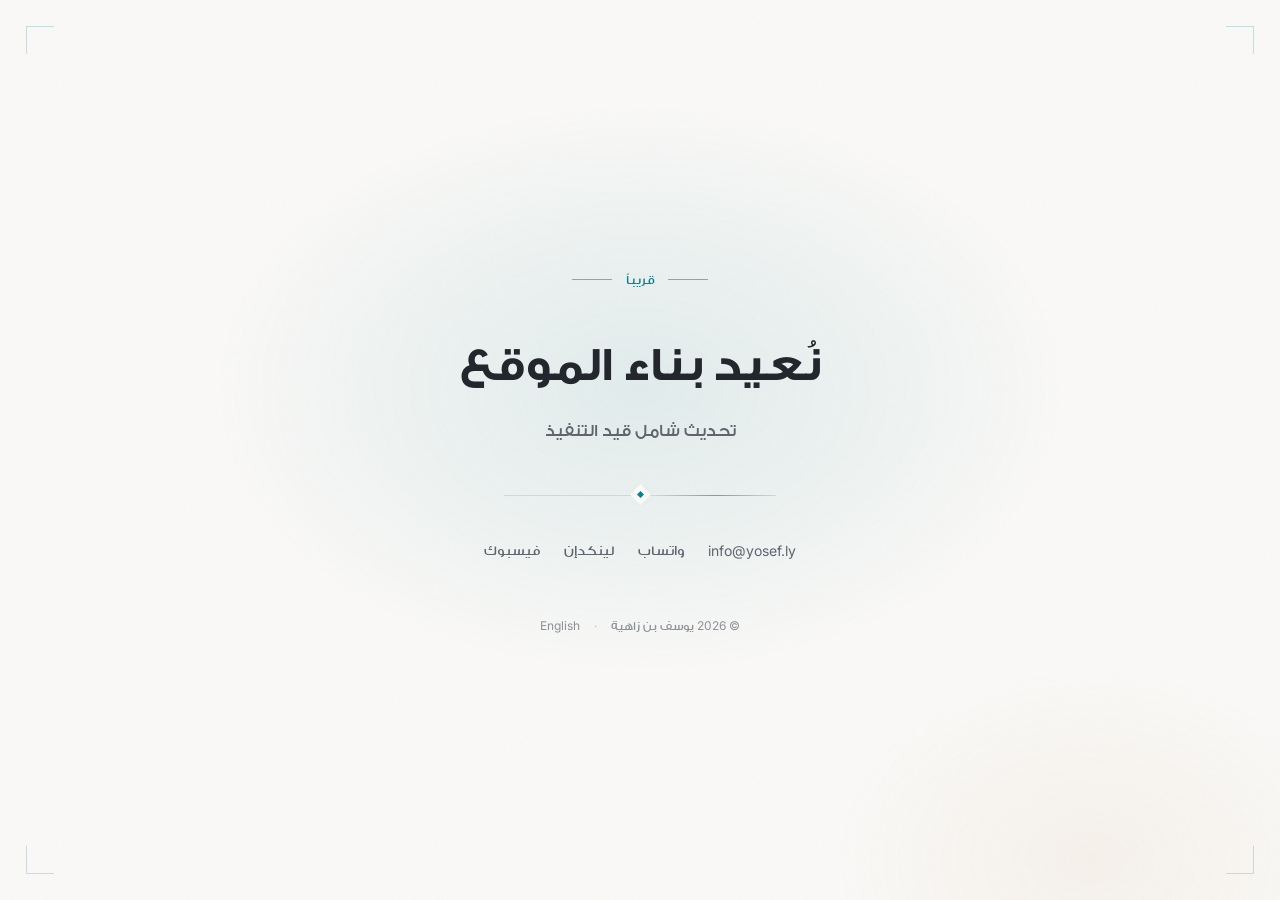
==== commit 59b9d812: "." ====
--- a/index.html
+++ b/index.html
@@ -4,7 +4,7 @@
     <meta charset="UTF-8" />
     <meta name="viewport" content="width=device-width, initial-scale=1.0" />
     <title>قريباً | يوسف بن زاهية</title>
-    <meta name="description" content="نُعيد بناء الموقع — تحديث شامل قيد التنفيذ. للتواصل: info@yosef.ly" />
+    <meta name="description" content="نُعيد بناء الموقع — تحديث شامل قيد التنفيذ للتواصل: info@yosef.ly" />
     <meta name="robots" content="noindex, follow" />
     <meta name="theme-color" content="#faf9f7" />
     <meta name="color-scheme" content="light dark" />
@@ -16,7 +16,7 @@
     <meta property="og:type" content="website" />
     <meta property="og:url" content="https://yosef.ly/" />
     <meta property="og:title" content="قريباً | يوسف بن زاهية" />
-    <meta property="og:description" content="نُعيد بناء الموقع — تحديث شامل قيد التنفيذ." />
+    <meta property="og:description" content="نُعيد بناء الموقع — تحديث شامل قيد التنفيذ" />
     <meta property="og:image" content="https://yosef.ly/assets/og-image.jpg" />
 
     <link rel="preconnect" href="https://fonts.googleapis.com" />
@@ -46,7 +46,7 @@
         <span class="w" style="--i:2">الموقع</span>
       </h1>
 
-      <p class="lead">تحديث شامل قيد التنفيذ.</p>
+      <p class="lead">تحديث شامل قيد التنفيذ</p>
 
       <div class="divider" role="presentation">
         <span class="line"></span>
--- a/maintenance.css
+++ b/maintenance.css
@@ -140,14 +140,15 @@
   text-align: center;
 }
 
-/* ---------- Eyebrow: hairlines that draw themselves ---------- */
+/* ---------- Eyebrow: hairlines that draw themselves ----------
+   No letter-spacing here: it breaks Arabic glyph joining (visible on iOS).
+   The Latin page re-adds tracking in its own <style> block. */
 .eyebrow {
   display: inline-flex;
   align-items: center;
   gap: 0.85rem;
-  font-size: 0.75rem;
-  font-weight: 500;
-  letter-spacing: 0.24em;
+  font-size: 0.8125rem;
+  font-weight: 600;
   color: var(--accent);
   margin-bottom: 2.5rem;
   opacity: 0;
@@ -169,7 +170,6 @@
   font-size: clamp(1.875rem, 6vw, 3rem);
   font-weight: 700;
   line-height: 1.45;
-  letter-spacing: -0.005em;
   margin-bottom: 0.9rem;
   text-wrap: balance;
 }
@@ -193,7 +193,6 @@
 /* ---------- Divider: a hairline, a travelling sheen, a small gem ---------- */
 .divider {
   position: relative;
-  direction: ltr;
   width: min(17rem, 68%);
   height: 7px;
   margin: 2.75rem auto 2.5rem;
@@ -221,6 +220,13 @@
   width: 45%;
   background: linear-gradient(90deg, transparent, var(--sheen), transparent);
   animation: sheen 7s cubic-bezier(0.55, 0, 0.45, 1) 2s infinite;
+}
+
+/* Right-to-left pages: the sheen runs the way the text reads */
+[dir="rtl"] .divider .line::after {
+  left: auto;
+  right: 0;
+  animation-name: sheen-rtl;
 }
 
 .divider .gem {
@@ -276,7 +282,6 @@
 .foot {
   margin-top: 3rem;
   font-size: 0.75rem;
-  letter-spacing: 0.05em;
   color: var(--muted);
   opacity: 0;
   animation: fade 1.1s ease 1.6s forwards;
@@ -326,6 +331,11 @@
 @keyframes sheen {
   0% { transform: translateX(-120%); }
   45%, 100% { transform: translateX(340%); }
+}
+
+@keyframes sheen-rtl {
+  0% { transform: translateX(120%); }
+  45%, 100% { transform: translateX(-340%); }
 }
 
 @keyframes glimmer {
@@ -350,7 +360,7 @@
 /* ---------- Responsive ---------- */
 @media (max-width: 30rem) {
   body { padding: 3.5rem 1.375rem; }
-  .eyebrow { margin-bottom: 1.9rem; letter-spacing: 0.2em; gap: 0.65rem; }
+  .eyebrow { margin-bottom: 1.9rem; gap: 0.65rem; }
   h1 { line-height: 1.5; }
   .divider { width: 78%; margin: 2.25rem auto 2rem; }
   .links { gap: 0.3rem 1.15rem; }
